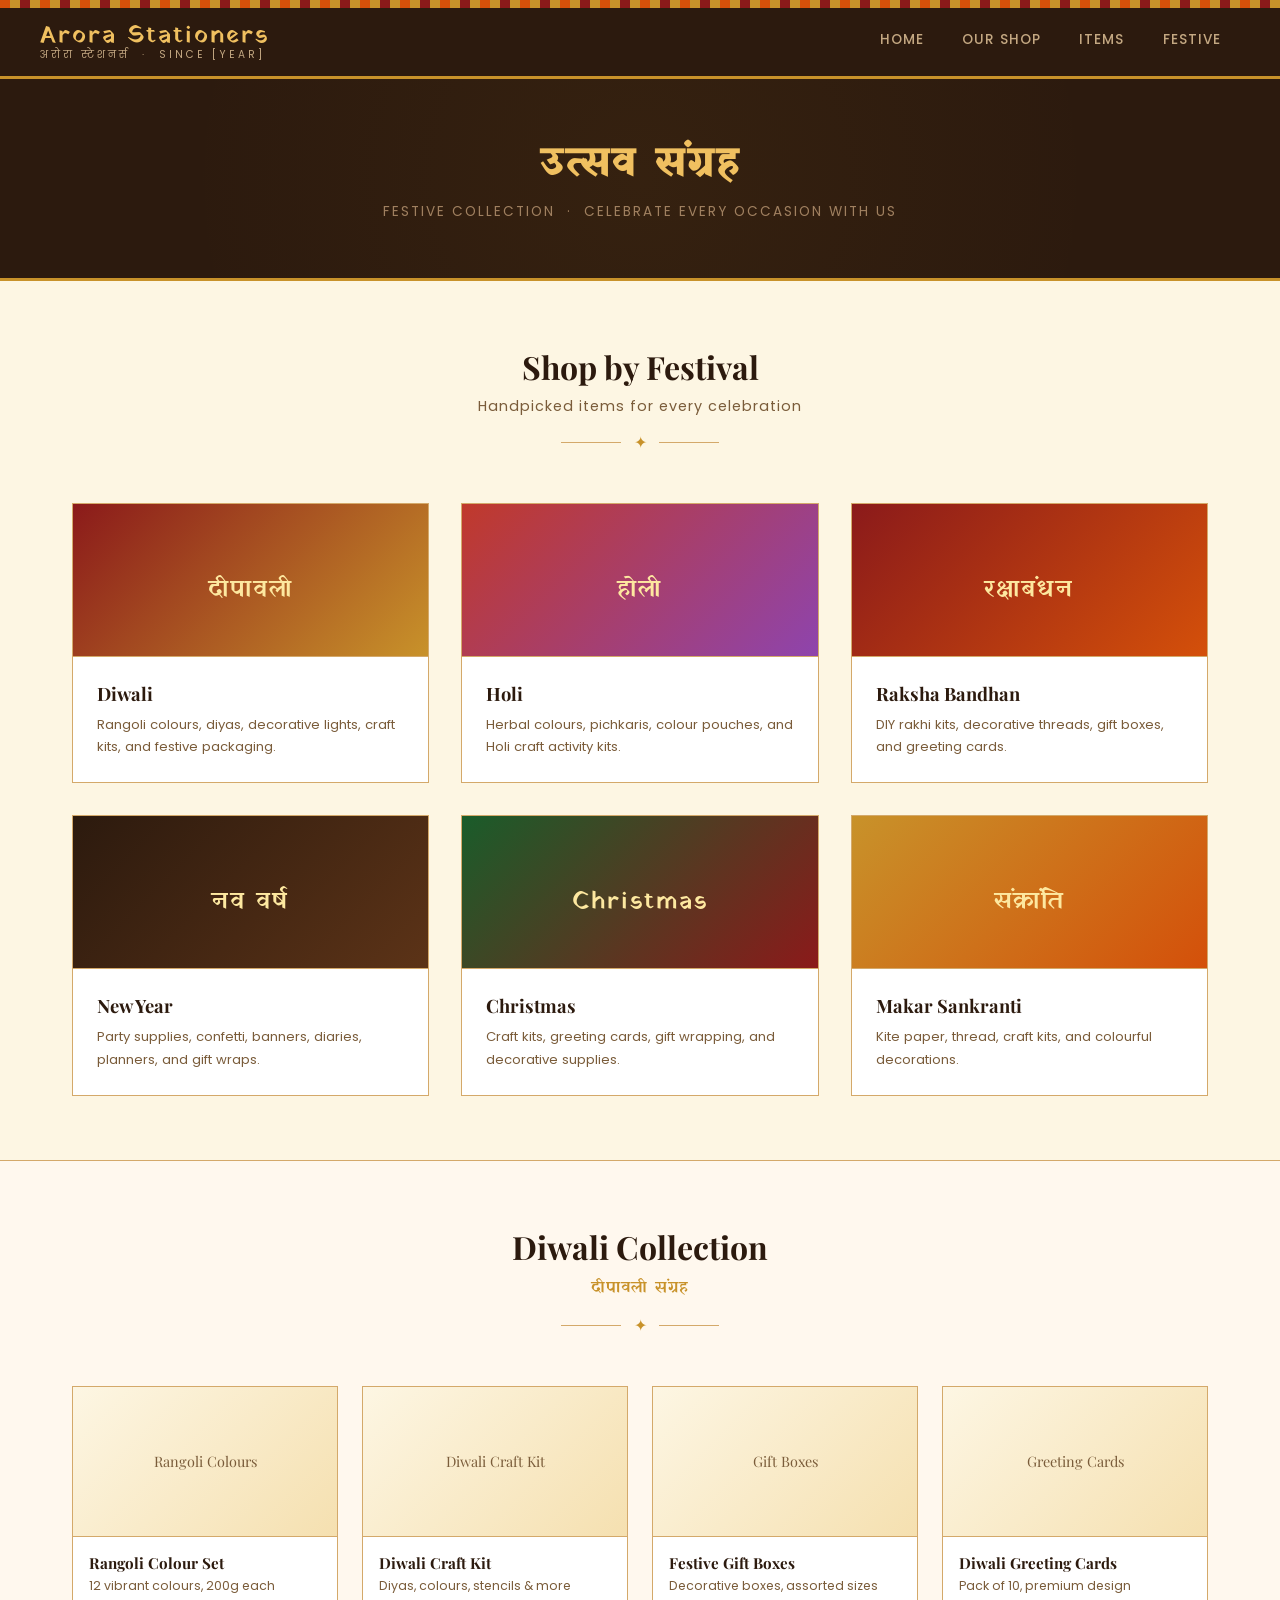
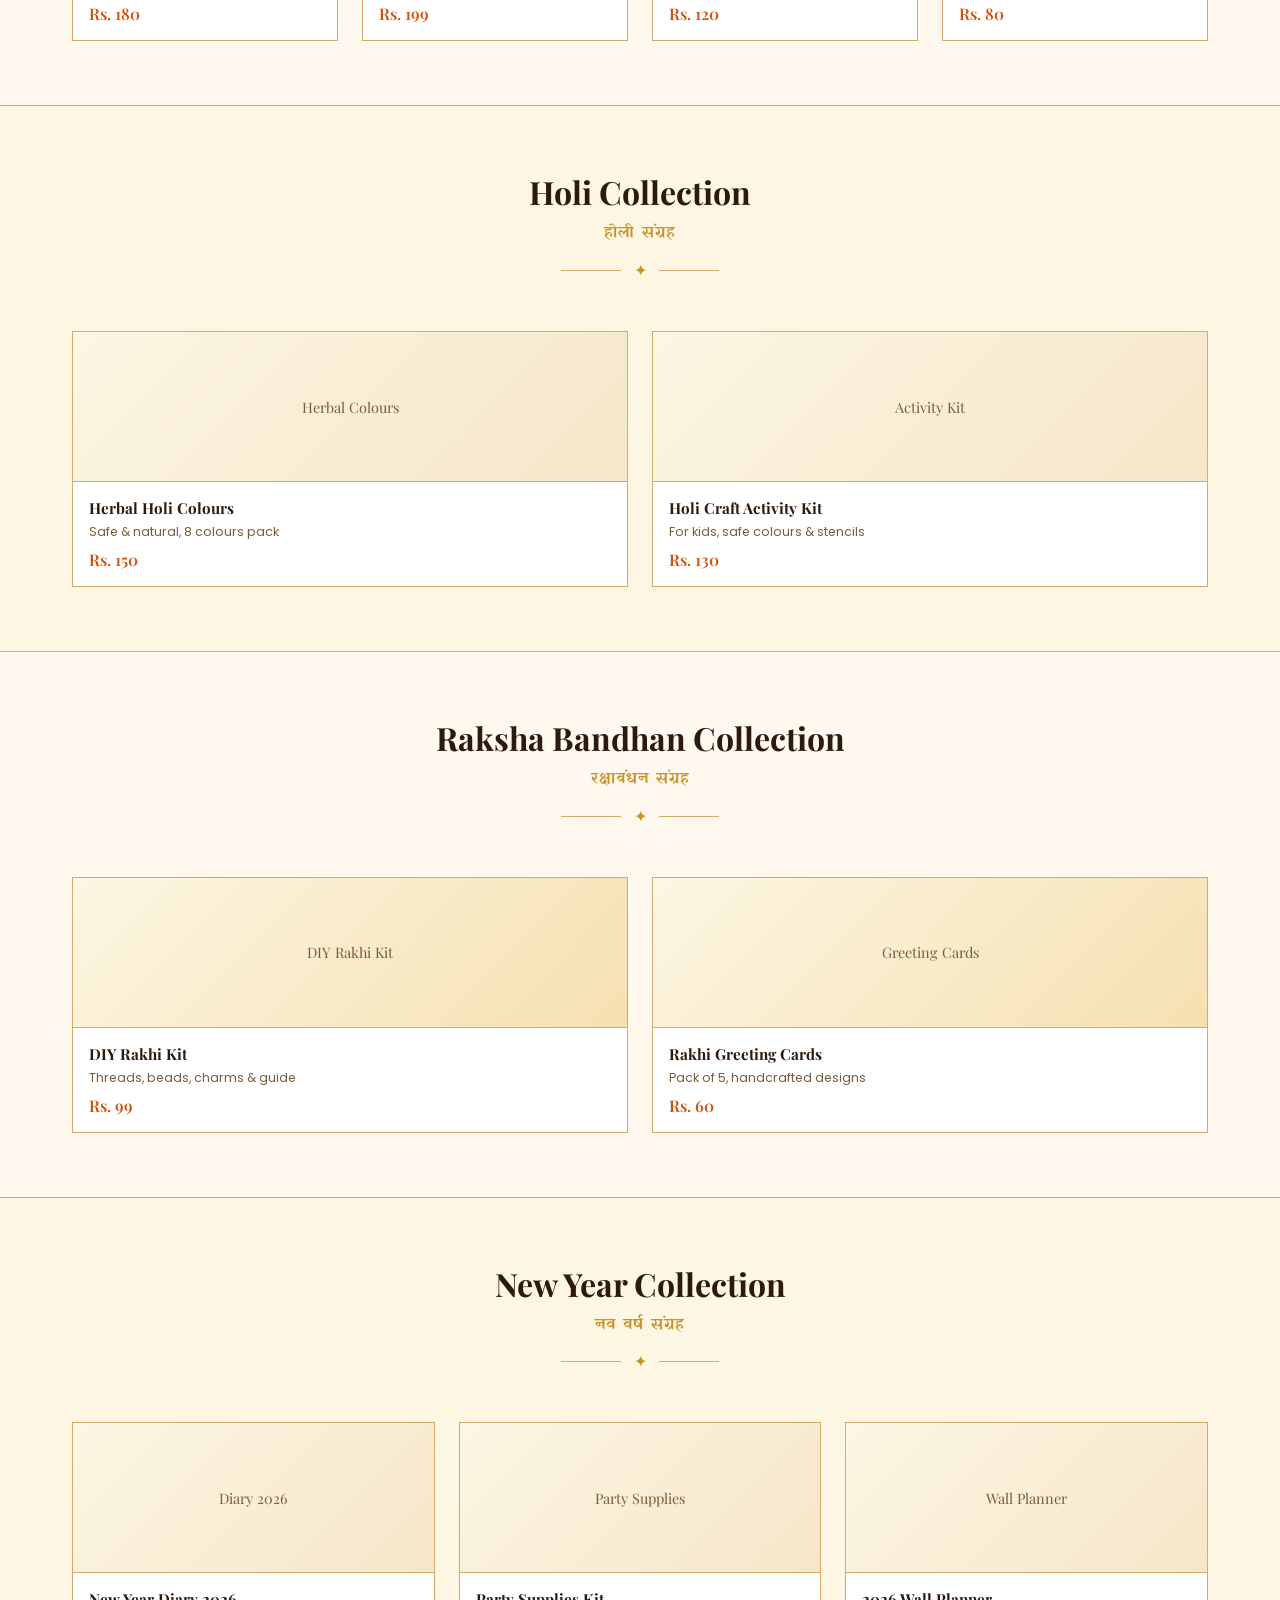
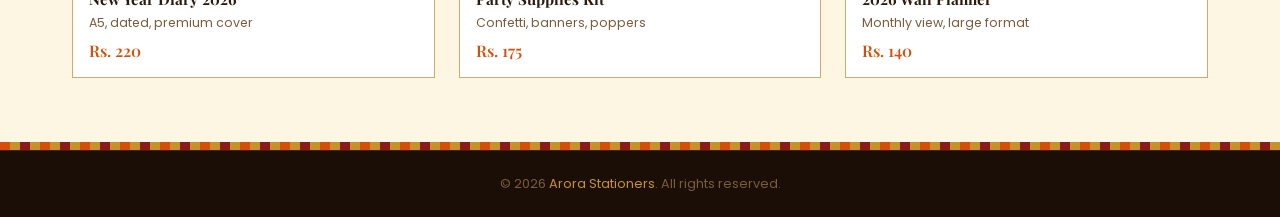
==== festive.html @ 1b4010ff "Initial commit" ====
<!DOCTYPE html>
<html lang="en">
<head>
  <meta charset="UTF-8" />
  <meta name="viewport" content="width=device-width, initial-scale=1.0"/>
  <title>Festive Items – Arora Stationers</title>
  <link rel="stylesheet" href="style.css" />
</head>
<body>

  <div class="pattern-border"></div>

  <nav>
    <a href="index.html" class="nav-logo">
      <span class="hindi-name">Arora Stationers</span>
      <span class="sub-name">अरोरा स्टेशनर्स &nbsp;·&nbsp; Since [Year]</span>
    </a>
    <ul>
      <li><a href="index.html">Home</a></li>
      <li><a href="shop.html">Our Shop</a></li>
      <li><a href="items.html">Items</a></li>
      <li><a href="festive.html">Festive</a></li>
    </ul>
  </nav>

  <div class="page-hero">
    <h1>उत्सव संग्रह</h1>
    <p>Festive Collection &nbsp;·&nbsp; Celebrate every occasion with us</p>
  </div>

  <!-- FESTIVAL CARDS -->
  <div class="section-wrap">
    <div class="section-title">
      <h2>Shop by Festival</h2>
      <p>Handpicked items for every celebration</p>
      <div class="ornament-divider"><span>&#10022;</span></div>
    </div>
    <div class="festive-grid">

      <a href="#diwali" class="festive-card">
        <div class="festive-card-header" style="background: linear-gradient(135deg, #8b1a1a, #c8922a);">
          <span style="font-family:'Yatra One',cursive; font-size:1.5rem; color:#fde8a0; letter-spacing:2px;">दीपावली</span>
        </div>
        <div class="festive-card-body">
          <h3>Diwali</h3>
          <p>Rangoli colours, diyas, decorative lights, craft kits, and festive packaging.</p>
        </div>
      </a>

      <a href="#holi" class="festive-card">
        <div class="festive-card-header" style="background: linear-gradient(135deg, #c0392b, #8e44ad);">
          <span style="font-family:'Yatra One',cursive; font-size:1.5rem; color:#fde8a0; letter-spacing:2px;">होली</span>
        </div>
        <div class="festive-card-body">
          <h3>Holi</h3>
          <p>Herbal colours, pichkaris, colour pouches, and Holi craft activity kits.</p>
        </div>
      </a>

      <a href="#rakhi" class="festive-card">
        <div class="festive-card-header" style="background: linear-gradient(135deg, #8b1a1a, #d4500a);">
          <span style="font-family:'Yatra One',cursive; font-size:1.5rem; color:#fde8a0; letter-spacing:2px;">रक्षाबंधन</span>
        </div>
        <div class="festive-card-body">
          <h3>Raksha Bandhan</h3>
          <p>DIY rakhi kits, decorative threads, gift boxes, and greeting cards.</p>
        </div>
      </a>

      <a href="#newyear" class="festive-card">
        <div class="festive-card-header" style="background: linear-gradient(135deg, #2c1a0e, #5c3317);">
          <span style="font-family:'Yatra One',cursive; font-size:1.5rem; color:#fde8a0; letter-spacing:2px;">नव वर्ष</span>
        </div>
        <div class="festive-card-body">
          <h3>New Year</h3>
          <p>Party supplies, confetti, banners, diaries, planners, and gift wraps.</p>
        </div>
      </a>

      <a href="#christmas" class="festive-card">
        <div class="festive-card-header" style="background: linear-gradient(135deg, #1a5c2a, #8b1a1a);">
          <span style="font-family:'Yatra One',cursive; font-size:1.5rem; color:#fde8a0; letter-spacing:2px;">Christmas</span>
        </div>
        <div class="festive-card-body">
          <h3>Christmas</h3>
          <p>Craft kits, greeting cards, gift wrapping, and decorative supplies.</p>
        </div>
      </a>

      <a href="#sankranti" class="festive-card">
        <div class="festive-card-header" style="background: linear-gradient(135deg, #c8922a, #d4500a);">
          <span style="font-family:'Yatra One',cursive; font-size:1.5rem; color:#fde8a0; letter-spacing:2px;">संक्रांति</span>
        </div>
        <div class="festive-card-body">
          <h3>Makar Sankranti</h3>
          <p>Kite paper, thread, craft kits, and colourful decorations.</p>
        </div>
      </a>

    </div>
  </div>

  <!-- DIWALI -->
  <div class="categories-bg">
    <div class="section-wrap" id="diwali">
      <div class="section-title">
        <h2>Diwali Collection</h2>
        <p style="font-family:'Yatra One',cursive; color:var(--gold); font-size:1rem;">दीपावली संग्रह</p>
        <div class="ornament-divider"><span>&#10022;</span></div>
      </div>
      <div class="items-grid">
        <a href="#" class="item-card">
          <div class="item-img" style="background:linear-gradient(135deg,#fdf6e3,#f5e0b0);font-size:0.9rem;color:var(--muted);font-family:'Playfair Display',serif;">Rangoli Colours</div>
          <div class="item-info">
            <h4>Rangoli Colour Set</h4>
            <p>12 vibrant colours, 200g each</p>
            <div class="item-price">Rs. 180</div>
          </div>
        </a>
        <a href="#" class="item-card">
          <div class="item-img" style="background:linear-gradient(135deg,#fdf6e3,#f5e0b0);font-size:0.9rem;color:var(--muted);font-family:'Playfair Display',serif;">Diwali Craft Kit</div>
          <div class="item-info">
            <h4>Diwali Craft Kit</h4>
            <p>Diyas, colours, stencils &amp; more</p>
            <div class="item-price">Rs. 199</div>
          </div>
        </a>
        <a href="#" class="item-card">
          <div class="item-img" style="background:linear-gradient(135deg,#fdf6e3,#f5e0b0);font-size:0.9rem;color:var(--muted);font-family:'Playfair Display',serif;">Gift Boxes</div>
          <div class="item-info">
            <h4>Festive Gift Boxes</h4>
            <p>Decorative boxes, assorted sizes</p>
            <div class="item-price">Rs. 120</div>
          </div>
        </a>
        <a href="#" class="item-card">
          <div class="item-img" style="background:linear-gradient(135deg,#fdf6e3,#f5e0b0);font-size:0.9rem;color:var(--muted);font-family:'Playfair Display',serif;">Greeting Cards</div>
          <div class="item-info">
            <h4>Diwali Greeting Cards</h4>
            <p>Pack of 10, premium design</p>
            <div class="item-price">Rs. 80</div>
          </div>
        </a>
      </div>
    </div>
  </div>

  <!-- HOLI -->
  <div class="section-wrap" id="holi">
    <div class="section-title">
      <h2>Holi Collection</h2>
      <p style="font-family:'Yatra One',cursive; color:var(--gold); font-size:1rem;">होली संग्रह</p>
      <div class="ornament-divider"><span>&#10022;</span></div>
    </div>
    <div class="items-grid">
      <a href="#" class="item-card">
        <div class="item-img" style="font-size:0.9rem;color:var(--muted);font-family:'Playfair Display',serif;">Herbal Colours</div>
        <div class="item-info">
          <h4>Herbal Holi Colours</h4>
          <p>Safe &amp; natural, 8 colours pack</p>
          <div class="item-price">Rs. 150</div>
        </div>
      </a>
      <a href="#" class="item-card">
        <div class="item-img" style="font-size:0.9rem;color:var(--muted);font-family:'Playfair Display',serif;">Activity Kit</div>
        <div class="item-info">
          <h4>Holi Craft Activity Kit</h4>
          <p>For kids, safe colours &amp; stencils</p>
          <div class="item-price">Rs. 130</div>
        </div>
      </a>
    </div>
  </div>

  <!-- RAKHI -->
  <div class="categories-bg">
    <div class="section-wrap" id="rakhi">
      <div class="section-title">
        <h2>Raksha Bandhan Collection</h2>
        <p style="font-family:'Yatra One',cursive; color:var(--gold); font-size:1rem;">रक्षाबंधन संग्रह</p>
        <div class="ornament-divider"><span>&#10022;</span></div>
      </div>
      <div class="items-grid">
        <a href="#" class="item-card">
          <div class="item-img" style="background:linear-gradient(135deg,#fdf6e3,#f5e0b0);font-size:0.9rem;color:var(--muted);font-family:'Playfair Display',serif;">DIY Rakhi Kit</div>
          <div class="item-info">
            <h4>DIY Rakhi Kit</h4>
            <p>Threads, beads, charms &amp; guide</p>
            <div class="item-price">Rs. 99</div>
          </div>
        </a>
        <a href="#" class="item-card">
          <div class="item-img" style="background:linear-gradient(135deg,#fdf6e3,#f5e0b0);font-size:0.9rem;color:var(--muted);font-family:'Playfair Display',serif;">Greeting Cards</div>
          <div class="item-info">
            <h4>Rakhi Greeting Cards</h4>
            <p>Pack of 5, handcrafted designs</p>
            <div class="item-price">Rs. 60</div>
          </div>
        </a>
      </div>
    </div>
  </div>

  <!-- NEW YEAR -->
  <div class="section-wrap" id="newyear">
    <div class="section-title">
      <h2>New Year Collection</h2>
      <p style="font-family:'Yatra One',cursive; color:var(--gold); font-size:1rem;">नव वर्ष संग्रह</p>
      <div class="ornament-divider"><span>&#10022;</span></div>
    </div>
    <div class="items-grid">
      <a href="#" class="item-card">
        <div class="item-img" style="font-size:0.9rem;color:var(--muted);font-family:'Playfair Display',serif;">Diary 2026</div>
        <div class="item-info">
          <h4>New Year Diary 2026</h4>
          <p>A5, dated, premium cover</p>
          <div class="item-price">Rs. 220</div>
        </div>
      </a>
      <a href="#" class="item-card">
        <div class="item-img" style="font-size:0.9rem;color:var(--muted);font-family:'Playfair Display',serif;">Party Supplies</div>
        <div class="item-info">
          <h4>Party Supplies Kit</h4>
          <p>Confetti, banners, poppers</p>
          <div class="item-price">Rs. 175</div>
        </div>
      </a>
      <a href="#" class="item-card">
        <div class="item-img" style="font-size:0.9rem;color:var(--muted);font-family:'Playfair Display',serif;">Wall Planner</div>
        <div class="item-info">
          <h4>2026 Wall Planner</h4>
          <p>Monthly view, large format</p>
          <div class="item-price">Rs. 140</div>
        </div>
      </a>
    </div>
  </div>

  <div class="pattern-border"></div>
  <footer>
    <p>&copy; 2026 <a href="index.html">Arora Stationers</a>. All rights reserved.</p>
  </footer>

</body>
</html>
---- style.css ----
@import url('https://fonts.googleapis.com/css2?family=Tiro+Devanagari+Hindi&family=Yatra+One&family=Poppins:wght@300;400;500;600&family=Playfair+Display:wght@600;700&display=swap');

* {
  margin: 0;
  padding: 0;
  box-sizing: border-box;
}

:root {
  --saffron: #d4500a;
  --deep-red: #8b1a1a;
  --gold: #c8922a;
  --light-gold: #f0c060;
  --cream: #fdf6e3;
  --dark-brown: #2c1a0e;
  --medium-brown: #5c3317;
  --text: #2c1a0e;
  --muted: #7a5c3a;
  --border: #d4a96a;
  --shadow: 0 4px 20px rgba(44,26,14,0.12);
}

body {
  font-family: 'Poppins', sans-serif;
  background: var(--cream);
  color: var(--text);
}

/* TRADITIONAL PATTERN BORDER */
.pattern-border {
  height: 8px;
  background: repeating-linear-gradient(
    90deg,
    var(--saffron) 0px,
    var(--saffron) 10px,
    var(--gold) 10px,
    var(--gold) 20px,
    var(--deep-red) 20px,
    var(--deep-red) 30px,
    var(--gold) 30px,
    var(--gold) 40px
  );
}

/* NAV */
nav {
  background: var(--dark-brown);
  padding: 0 2.5rem;
  display: flex;
  justify-content: space-between;
  align-items: center;
  position: sticky;
  top: 0;
  z-index: 100;
  border-bottom: 3px solid var(--gold);
}

.nav-logo {
  text-decoration: none;
  padding: 0.8rem 0;
  display: flex;
  flex-direction: column;
  line-height: 1.1;
}

.nav-logo .hindi-name {
  font-family: 'Yatra One', cursive;
  font-size: 1.5rem;
  color: var(--light-gold);
  letter-spacing: 2px;
}

.nav-logo .sub-name {
  font-size: 0.65rem;
  color: #c4a882;
  letter-spacing: 3px;
  text-transform: uppercase;
}

nav ul {
  list-style: none;
  display: flex;
  gap: 0;
}

nav ul li a {
  color: #c4a882;
  text-decoration: none;
  font-size: 0.85rem;
  letter-spacing: 1px;
  text-transform: uppercase;
  padding: 1.4rem 1.2rem;
  display: block;
  transition: all 0.2s;
  border-bottom: 3px solid transparent;
  font-weight: 500;
}

nav ul li a:hover {
  color: var(--light-gold);
  border-bottom-color: var(--gold);
  background: rgba(200,146,42,0.08);
}

/* HERO */
.hero {
  background: var(--dark-brown);
  position: relative;
  overflow: hidden;
  padding: 5rem 2rem;
  text-align: center;
}

/* Mandala-like decorative circles */
.hero::before {
  content: '';
  position: absolute;
  top: 50%;
  left: 50%;
  transform: translate(-50%, -50%);
  width: 600px;
  height: 600px;
  border-radius: 50%;
  border: 1px solid rgba(200,146,42,0.1);
  box-shadow:
    0 0 0 30px rgba(200,146,42,0.04),
    0 0 0 60px rgba(200,146,42,0.03),
    0 0 0 100px rgba(200,146,42,0.02);
}

.hero::after {
  content: '';
  position: absolute;
  top: 0; left: 0; right: 0; bottom: 0;
  background-image:
    radial-gradient(circle at 15% 50%, rgba(212,80,10,0.08) 0%, transparent 50%),
    radial-gradient(circle at 85% 50%, rgba(139,26,26,0.08) 0%, transparent 50%);
}

.hero-content {
  position: relative;
  z-index: 2;
}

.hero-ornament {
  color: var(--gold);
  font-size: 1.2rem;
  letter-spacing: 8px;
  margin-bottom: 1.5rem;
  opacity: 0.7;
}

.hero h1 {
  font-family: 'Yatra One', cursive;
  font-size: clamp(3rem, 7vw, 5.5rem);
  color: var(--light-gold);
  line-height: 1.1;
  margin-bottom: 0.3rem;
  text-shadow: 0 2px 20px rgba(200,146,42,0.3);
  letter-spacing: 3px;
}

.hero h1 .hindi-script {
  display: block;
  font-family: 'Tiro Devanagari Hindi', serif;
  font-size: 0.55em;
  color: #c4a882;
  letter-spacing: 4px;
  margin-top: 0.3rem;
}

.hero-tagline {
  font-size: 0.9rem;
  color: #a08060;
  letter-spacing: 4px;
  text-transform: uppercase;
  margin: 1.5rem 0 2.5rem;
}

.hero-divider {
  display: flex;
  align-items: center;
  justify-content: center;
  gap: 1rem;
  margin: 1.5rem auto;
  max-width: 400px;
}

.hero-divider::before,
.hero-divider::after {
  content: '';
  flex: 1;
  height: 1px;
  background: linear-gradient(to right, transparent, var(--gold));
}

.hero-divider::after {
  background: linear-gradient(to left, transparent, var(--gold));
}

.hero-divider span {
  color: var(--gold);
  font-size: 1.2rem;
}

.hero-btns {
  display: flex;
  gap: 1rem;
  justify-content: center;
  flex-wrap: wrap;
  margin-top: 2rem;
}

.btn {
  padding: 0.75rem 2rem;
  font-size: 0.8rem;
  font-weight: 600;
  letter-spacing: 2px;
  text-transform: uppercase;
  text-decoration: none;
  border: none;
  cursor: pointer;
  transition: all 0.3s;
  font-family: 'Poppins', sans-serif;
}

.btn-primary {
  background: var(--saffron);
  color: white;
  border: 2px solid var(--saffron);
}

.btn-primary:hover {
  background: var(--deep-red);
  border-color: var(--deep-red);
  transform: translateY(-2px);
  box-shadow: 0 6px 20px rgba(139,26,26,0.35);
}

.btn-outline {
  background: transparent;
  color: var(--light-gold);
  border: 2px solid var(--gold);
}

.btn-outline:hover {
  background: var(--gold);
  color: var(--dark-brown);
  transform: translateY(-2px);
}

/* SECTION WRAPPER */
.section-wrap {
  padding: 4rem 2rem;
  max-width: 1200px;
  margin: 0 auto;
}

.section-title {
  text-align: center;
  margin-bottom: 3rem;
}

.section-title h2 {
  font-family: 'Playfair Display', serif;
  font-size: 2rem;
  color: var(--dark-brown);
  margin-bottom: 0.5rem;
}

.section-title p {
  color: var(--muted);
  font-size: 0.9rem;
  letter-spacing: 1px;
}

.ornament-divider {
  display: flex;
  align-items: center;
  justify-content: center;
  gap: 0.8rem;
  margin: 0.8rem auto 0;
}

.ornament-divider::before,
.ornament-divider::after {
  content: '';
  width: 60px;
  height: 1px;
  background: var(--border);
}

.ornament-divider span {
  color: var(--gold);
  font-size: 1rem;
}

/* CATEGORIES */
.categories-bg {
  background: #fff8ee;
  border-top: 1px solid var(--border);
  border-bottom: 1px solid var(--border);
}

.cards-grid {
  display: grid;
  grid-template-columns: repeat(auto-fit, minmax(220px, 1fr));
  gap: 1.5rem;
}

.card {
  background: white;
  border: 1px solid var(--border);
  border-top: 3px solid var(--saffron);
  padding: 2rem 1.5rem;
  text-align: center;
  text-decoration: none;
  color: var(--text);
  transition: transform 0.3s, box-shadow 0.3s;
  position: relative;
}

.card::before {
  content: '';
  position: absolute;
  top: 0; left: 0; right: 0;
  height: 3px;
  background: linear-gradient(to right, var(--saffron), var(--gold), var(--deep-red));
}

.card:hover {
  transform: translateY(-5px);
  box-shadow: var(--shadow);
}

.card-icon-wrap {
  width: 60px;
  height: 60px;
  border-radius: 50%;
  background: linear-gradient(135deg, #fdf0d8, #f5d9a0);
  border: 2px solid var(--border);
  display: flex;
  align-items: center;
  justify-content: center;
  margin: 0 auto 1rem;
  font-size: 1.5rem;
}

.card h3 {
  font-family: 'Playfair Display', serif;
  font-size: 1.05rem;
  color: var(--dark-brown);
  margin-bottom: 0.5rem;
}

.card p {
  font-size: 0.82rem;
  color: var(--muted);
  line-height: 1.6;
}

.card-tag {
  display: inline-block;
  margin-top: 0.8rem;
  padding: 0.2rem 0.8rem;
  background: #fdf0d8;
  color: var(--saffron);
  font-size: 0.72rem;
  letter-spacing: 1px;
  text-transform: uppercase;
  border: 1px solid var(--border);
}

/* FESTIVE BANNER */
.festive-banner {
  background: var(--deep-red);
  background-image:
    repeating-linear-gradient(
      45deg,
      rgba(200,146,42,0.05) 0px,
      rgba(200,146,42,0.05) 2px,
      transparent 2px,
      transparent 12px
    );
  padding: 3.5rem 2rem;
  text-align: center;
  border-top: 4px solid var(--gold);
  border-bottom: 4px solid var(--gold);
}

.festive-banner h2 {
  font-family: 'Yatra One', cursive;
  font-size: 2.2rem;
  color: var(--light-gold);
  margin-bottom: 0.5rem;
  letter-spacing: 2px;
}

.festive-banner p {
  color: #e8c090;
  font-size: 0.9rem;
  letter-spacing: 2px;
  text-transform: uppercase;
  margin-bottom: 2rem;
}

.festive-tags {
  display: flex;
  flex-wrap: wrap;
  gap: 0.8rem;
  justify-content: center;
  margin-bottom: 2rem;
}

.festive-tag {
  background: rgba(200,146,42,0.15);
  border: 1px solid rgba(200,146,42,0.5);
  color: var(--light-gold);
  padding: 0.4rem 1.2rem;
  font-size: 0.8rem;
  letter-spacing: 2px;
  text-transform: uppercase;
}

/* FEATURED ITEMS */
.items-grid {
  display: grid;
  grid-template-columns: repeat(auto-fit, minmax(200px, 1fr));
  gap: 1.5rem;
}

.item-card {
  background: white;
  border: 1px solid var(--border);
  text-decoration: none;
  color: var(--text);
  transition: transform 0.3s, box-shadow 0.3s;
  overflow: hidden;
}

.item-card:hover {
  transform: translateY(-4px);
  box-shadow: var(--shadow);
}

.item-img {
  width: 100%;
  height: 150px;
  background: linear-gradient(135deg, #fdf6e3, #f5e6c8);
  display: flex;
  align-items: center;
  justify-content: center;
  font-size: 3.5rem;
  border-bottom: 1px solid var(--border);
}

.item-info {
  padding: 1rem;
}

.item-info h4 {
  font-family: 'Playfair Display', serif;
  font-size: 0.95rem;
  color: var(--dark-brown);
  margin-bottom: 0.3rem;
}

.item-info p {
  font-size: 0.78rem;
  color: var(--muted);
}

.item-price {
  font-size: 1rem;
  font-weight: 600;
  color: var(--saffron);
  margin-top: 0.5rem;
  font-family: 'Playfair Display', serif;
}

/* INFO STRIP */
.info-strip {
  background: var(--dark-brown);
  border-top: 3px solid var(--gold);
}

.info-strip-inner {
  max-width: 1200px;
  margin: 0 auto;
  padding: 3rem 2rem;
  display: grid;
  grid-template-columns: repeat(auto-fit, minmax(200px, 1fr));
  gap: 2rem;
  text-align: center;
}

.info-item h4 {
  font-family: 'Playfair Display', serif;
  font-size: 0.85rem;
  color: var(--light-gold);
  margin-bottom: 0.5rem;
  letter-spacing: 2px;
  text-transform: uppercase;
}

.info-item p {
  font-size: 0.85rem;
  color: #a08060;
  line-height: 1.7;
}

.info-item p a {
  color: var(--light-gold);
  text-decoration: none;
  border-bottom: 1px solid rgba(240,192,96,0.3);
  transition: color 0.2s, border-color 0.2s;
}

.info-item p a:hover {
  color: #fff;
  border-bottom-color: var(--light-gold);
}

/* Google Maps link */
.maps-link {
  display: inline-block;
  margin-top: 0.8rem;
  font-size: 0.78rem;
  letter-spacing: 1px;
  text-transform: uppercase;
  color: var(--light-gold);
  text-decoration: none;
  border-bottom: 1px solid rgba(240,192,96,0.35);
  transition: color 0.2s, border-color 0.2s;
}

.maps-link:hover {
  color: #fff;
  border-bottom-color: var(--light-gold);
}

/* Maps link inside detail-card (shop.html – light background) */
.maps-link-card {
  color: var(--saffron);
  border-bottom-color: rgba(212,80,10,0.35);
}

.maps-link-card:hover {
  color: var(--deep-red);
  border-bottom-color: var(--saffron);
}
.phone-reveal {
  display: inline-block;
  font-family: 'Courier New', monospace;
  font-size: 0.95rem;
  letter-spacing: 1px;
}

.phone-reveal .phone-text {
  color: var(--light-gold);
  opacity: 0.4;
  transition: opacity 0.3s;
}

.phone-reveal.revealed .phone-text {
  opacity: 1;
}

@keyframes blink-cursor {
  0%, 100% { opacity: 1; }
  50%       { opacity: 0; }
}

.info-item .info-icon {
  width: 40px;
  height: 40px;
  border: 1px solid var(--gold);
  border-radius: 50%;
  display: flex;
  align-items: center;
  justify-content: center;
  margin: 0 auto 0.8rem;
  color: var(--gold);
  font-size: 1rem;
}

/* FOOTER */
footer {
  background: #1a0e06;
  color: #7a5c3a;
  text-align: center;
  padding: 1.5rem;
  font-size: 0.8rem;
  border-top: 1px solid #3a2010;
}

footer a {
  color: var(--gold);
  text-decoration: none;
}

/* PAGE HERO */
.page-hero {
  background: var(--dark-brown);
  text-align: center;
  padding: 3.5rem 2rem;
  border-bottom: 3px solid var(--gold);
  position: relative;
  overflow: hidden;
}

.page-hero::before {
  content: '';
  position: absolute;
  inset: 0;
  background-image: radial-gradient(circle at 50% 50%, rgba(200,146,42,0.06) 0%, transparent 70%);
}

.page-hero h1 {
  font-family: 'Yatra One', cursive;
  font-size: 2.5rem;
  color: var(--light-gold);
  letter-spacing: 3px;
  position: relative;
}

.page-hero p {
  color: #a08060;
  font-size: 0.85rem;
  letter-spacing: 2px;
  text-transform: uppercase;
  margin-top: 0.5rem;
  position: relative;
}

/* OWNER CARD */
.owner-card {
  background: white;
  border: 1px solid var(--border);
  border-top: 4px solid var(--saffron);
  padding: 2.5rem;
  display: flex;
  gap: 2.5rem;
  align-items: center;
  flex-wrap: wrap;
}

.owner-avatar {
  width: 110px;
  height: 110px;
  border-radius: 50%;
  background: linear-gradient(135deg, var(--saffron), var(--deep-red));
  border: 3px solid var(--gold);
  display: flex;
  align-items: center;
  justify-content: center;
  font-size: 2.5rem;
  flex-shrink: 0;
  color: white;
}

.owner-info h2 {
  font-family: 'Playfair Display', serif;
  font-size: 1.6rem;
  color: var(--dark-brown);
  margin-bottom: 0.2rem;
}

.owner-info .role {
  color: var(--saffron);
  font-size: 0.8rem;
  letter-spacing: 2px;
  text-transform: uppercase;
  margin-bottom: 1rem;
}

.owner-info p {
  color: var(--muted);
  line-height: 1.8;
  font-size: 0.9rem;
  max-width: 500px;
}

/* SHOP DETAILS */
.shop-details-grid {
  display: grid;
  grid-template-columns: repeat(auto-fit, minmax(260px, 1fr));
  gap: 1.5rem;
}

.detail-card {
  background: white;
  border: 1px solid var(--border);
  padding: 1.5rem;
  border-left: 4px solid var(--saffron);
}

.detail-card h4 {
  font-size: 0.72rem;
  text-transform: uppercase;
  letter-spacing: 2px;
  color: var(--muted);
  margin-bottom: 0.6rem;
}

.detail-card p {
  font-size: 0.95rem;
  font-weight: 500;
  color: var(--dark-brown);
  line-height: 1.6;
  font-family: 'Playfair Display', serif;
}

/* FILTER TABS */
.filter-tabs {
  display: flex;
  gap: 0;
  flex-wrap: wrap;
  justify-content: center;
  margin-bottom: 3rem;
  border: 1px solid var(--border);
  width: fit-content;
  margin-left: auto;
  margin-right: auto;
}

.filter-tab {
  padding: 0.6rem 1.4rem;
  border: none;
  border-right: 1px solid var(--border);
  background: white;
  cursor: pointer;
  font-size: 0.78rem;
  letter-spacing: 1px;
  text-transform: uppercase;
  transition: all 0.2s;
  color: var(--muted);
  font-family: 'Poppins', sans-serif;
}

.filter-tab:last-child {
  border-right: none;
}

.filter-tab.active,
.filter-tab:hover {
  background: var(--saffron);
  color: white;
}

/* FESTIVE PAGE */
.festive-grid {
  display: grid;
  grid-template-columns: repeat(auto-fit, minmax(280px, 1fr));
  gap: 2rem;
}

.festive-card {
  border: 1px solid var(--border);
  text-decoration: none;
  color: var(--text);
  transition: transform 0.3s, box-shadow 0.3s;
  overflow: hidden;
}

.festive-card:hover {
  transform: translateY(-5px);
  box-shadow: var(--shadow);
}

.festive-card-header {
  padding: 2.5rem;
  text-align: center;
  font-size: 3rem;
}

.festive-card-body {
  background: white;
  padding: 1.5rem;
  border-top: 1px solid var(--border);
}

.festive-card-body h3 {
  font-family: 'Playfair Display', serif;
  font-size: 1.15rem;
  color: var(--dark-brown);
  margin-bottom: 0.5rem;
}

.festive-card-body p {
  font-size: 0.82rem;
  color: var(--muted);
  line-height: 1.7;
}

/* WHY US */
.why-us-bg {
  background: #fff8ee;
  border-top: 1px solid var(--border);
  border-bottom: 1px solid var(--border);
}

/* RESPONSIVE */
@media (max-width: 768px) {
  nav { padding: 0 1rem; }
  nav ul { gap: 0; }
  nav ul li a { padding: 1.2rem 0.7rem; font-size: 0.75rem; }
  .hero { padding: 3.5rem 1rem; }
  .owner-card { flex-direction: column; text-align: center; }
  .filter-tabs { width: 100%; }
  .filter-tab { flex: 1; border-right: none; border-bottom: 1px solid var(--border); }
}

.owner-avatar img {
    width: 140px;
    height: 140px;
    border-radius: 50%;
    object-fit: cover;
    object-position: top; /* focuses on face */
}
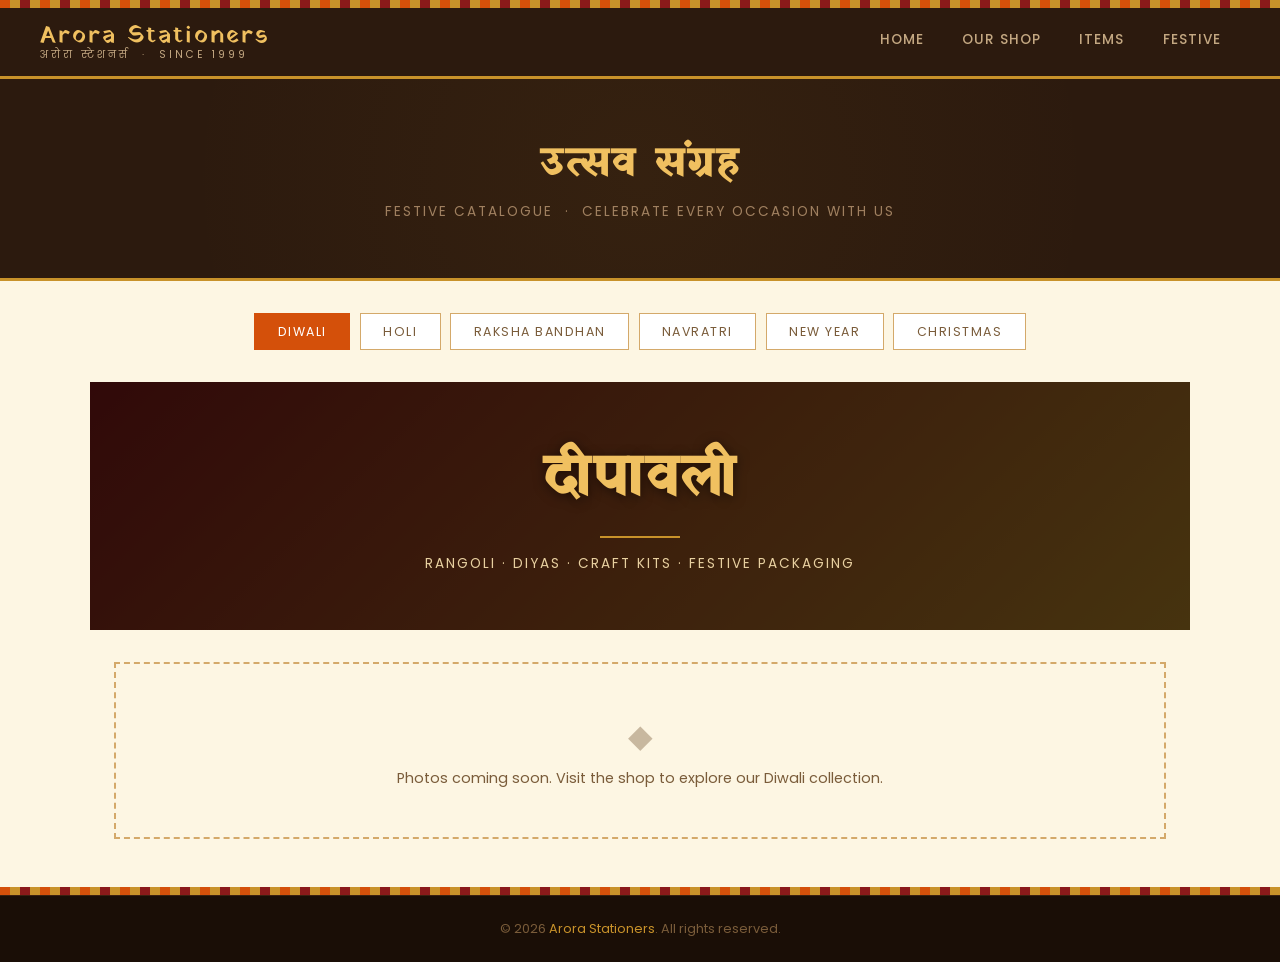
==== commit 1ff1e797: "Initial commit" ====
--- a/festive.html
+++ b/festive.html
@@ -3,8 +3,178 @@
 <head>
   <meta charset="UTF-8" />
   <meta name="viewport" content="width=device-width, initial-scale=1.0"/>
-  <title>Festive Items – Arora Stationers</title>
+  <title>Festive Collection – Arora Stationers</title>
   <link rel="stylesheet" href="style.css" />
+  <style>
+    /* ── FESTIVAL TABS ── */
+    .fest-tabs {
+      display: flex;
+      justify-content: center;
+      flex-wrap: wrap;
+      gap: 0.6rem;
+      padding: 2rem 1.5rem 0;
+      max-width: 900px;
+      margin: 0 auto;
+    }
+    .fest-tab {
+      padding: 0.55rem 1.4rem;
+      border: 1px solid var(--border);
+      background: white;
+      font-family: 'Poppins', sans-serif;
+      font-size: 0.78rem;
+      letter-spacing: 1.5px;
+      text-transform: uppercase;
+      color: var(--muted);
+      cursor: pointer;
+      transition: all 0.2s;
+    }
+    .fest-tab.active, .fest-tab:hover {
+      background: var(--saffron);
+      border-color: var(--saffron);
+      color: white;
+    }
+
+    /* ── CATALOG PANEL ── */
+    .catalog-panel { display: none; }
+    .catalog-panel.active { display: block; }
+
+    /* ── CATALOG HERO BANNER ── */
+    .catalog-banner {
+      position: relative;
+      overflow: hidden;
+      text-align: center;
+      padding: 3.5rem 2rem;
+      margin: 2rem auto 0;
+      max-width: 1100px;
+    }
+    .catalog-banner-bg {
+      position: absolute;
+      inset: 0;
+      background-size: cover;
+      background-position: center;
+      filter: brightness(0.35);
+    }
+    .catalog-banner-content {
+      position: relative;
+      z-index: 2;
+    }
+    .catalog-banner h2 {
+      font-family: 'Yatra One', cursive;
+      font-size: clamp(2rem, 5vw, 3.5rem);
+      color: var(--light-gold);
+      letter-spacing: 3px;
+      text-shadow: 0 2px 12px rgba(0,0,0,0.5);
+    }
+    .catalog-banner p {
+      color: #e8d0a0;
+      font-size: 0.85rem;
+      letter-spacing: 2px;
+      text-transform: uppercase;
+      margin-top: 0.5rem;
+    }
+    .catalog-banner-divider {
+      width: 80px;
+      height: 2px;
+      background: var(--gold);
+      margin: 1rem auto;
+    }
+
+    /* ── PHOTO GRID ── */
+    .catalog-grid-wrap {
+      max-width: 1100px;
+      margin: 0 auto;
+      padding: 2rem 1.5rem 3rem;
+    }
+    .catalog-grid {
+      display: grid;
+      grid-template-columns: repeat(auto-fill, minmax(220px, 1fr));
+      gap: 1.2rem;
+    }
+    .catalog-item {
+      position: relative;
+      overflow: hidden;
+      border: 1px solid var(--border);
+      background: white;
+      aspect-ratio: 3/4;
+      cursor: pointer;
+    }
+    .catalog-item img {
+      width: 100%;
+      height: 100%;
+      object-fit: cover;
+      display: block;
+      transition: transform 0.4s ease;
+    }
+    .catalog-item:hover img { transform: scale(1.06); }
+    .catalog-item-label {
+      position: absolute;
+      bottom: 0; left: 0; right: 0;
+      background: linear-gradient(to top, rgba(44,26,14,0.85), transparent);
+      color: var(--light-gold);
+      font-family: 'Playfair Display', serif;
+      font-size: 0.9rem;
+      padding: 1.5rem 0.8rem 0.7rem;
+      text-align: center;
+    }
+
+    /* empty state */
+    .catalog-empty {
+      text-align: center;
+      padding: 3rem;
+      color: var(--muted);
+      font-size: 0.9rem;
+      border: 2px dashed var(--border);
+      grid-column: 1 / -1;
+    }
+    .catalog-empty span {
+      display: block;
+      font-size: 2rem;
+      margin-bottom: 0.5rem;
+      opacity: 0.4;
+    }
+
+    /* ── LIGHTBOX ── */
+    .lightbox {
+      display: none;
+      position: fixed;
+      inset: 0;
+      background: rgba(0,0,0,0.92);
+      z-index: 999;
+      align-items: center;
+      justify-content: center;
+      padding: 1rem;
+    }
+    .lightbox.open { display: flex; }
+    .lightbox img {
+      max-width: 90vw;
+      max-height: 85vh;
+      object-fit: contain;
+      border: 2px solid var(--gold);
+    }
+    .lightbox-close {
+      position: absolute;
+      top: 1rem; right: 1.5rem;
+      color: var(--light-gold);
+      font-size: 2rem;
+      cursor: pointer;
+      background: none;
+      border: none;
+      line-height: 1;
+    }
+    .lightbox-caption {
+      position: absolute;
+      bottom: 1.5rem;
+      color: #c4a882;
+      font-family: 'Playfair Display', serif;
+      font-size: 1rem;
+      letter-spacing: 1px;
+    }
+
+    @media (max-width: 640px) {
+      .catalog-grid { grid-template-columns: repeat(2, 1fr); gap: 0.8rem; }
+      .catalog-banner { padding: 2.5rem 1rem; }
+    }
+  </style>
 </head>
 <body>
 
@@ -13,7 +183,7 @@
   <nav>
     <a href="index.html" class="nav-logo">
       <span class="hindi-name">Arora Stationers</span>
-      <span class="sub-name">अरोरा स्टेशनर्स &nbsp;·&nbsp; Since [Year]</span>
+      <span class="sub-name">अरोरा स्टेशनर्स &nbsp;·&nbsp; Since 1999</span>
     </a>
     <ul>
       <li><a href="index.html">Home</a></li>
@@ -21,219 +191,133 @@
       <li><a href="items.html">Items</a></li>
       <li><a href="festive.html">Festive</a></li>
     </ul>
+    <button class="nav-hamburger" id="hamburger" aria-label="Menu">
+      <span></span><span></span><span></span>
+    </button>
   </nav>
 
   <div class="page-hero">
     <h1>उत्सव संग्रह</h1>
-    <p>Festive Collection &nbsp;·&nbsp; Celebrate every occasion with us</p>
-  </div>
-
-  <!-- FESTIVAL CARDS -->
-  <div class="section-wrap">
-    <div class="section-title">
-      <h2>Shop by Festival</h2>
-      <p>Handpicked items for every celebration</p>
-      <div class="ornament-divider"><span>&#10022;</span></div>
-    </div>
-    <div class="festive-grid">
-
-      <a href="#diwali" class="festive-card">
-        <div class="festive-card-header" style="background: linear-gradient(135deg, #8b1a1a, #c8922a);">
-          <span style="font-family:'Yatra One',cursive; font-size:1.5rem; color:#fde8a0; letter-spacing:2px;">दीपावली</span>
-        </div>
-        <div class="festive-card-body">
-          <h3>Diwali</h3>
-          <p>Rangoli colours, diyas, decorative lights, craft kits, and festive packaging.</p>
-        </div>
-      </a>
-
-      <a href="#holi" class="festive-card">
-        <div class="festive-card-header" style="background: linear-gradient(135deg, #c0392b, #8e44ad);">
-          <span style="font-family:'Yatra One',cursive; font-size:1.5rem; color:#fde8a0; letter-spacing:2px;">होली</span>
-        </div>
-        <div class="festive-card-body">
-          <h3>Holi</h3>
-          <p>Herbal colours, pichkaris, colour pouches, and Holi craft activity kits.</p>
-        </div>
-      </a>
-
-      <a href="#rakhi" class="festive-card">
-        <div class="festive-card-header" style="background: linear-gradient(135deg, #8b1a1a, #d4500a);">
-          <span style="font-family:'Yatra One',cursive; font-size:1.5rem; color:#fde8a0; letter-spacing:2px;">रक्षाबंधन</span>
-        </div>
-        <div class="festive-card-body">
-          <h3>Raksha Bandhan</h3>
-          <p>DIY rakhi kits, decorative threads, gift boxes, and greeting cards.</p>
-        </div>
-      </a>
-
-      <a href="#newyear" class="festive-card">
-        <div class="festive-card-header" style="background: linear-gradient(135deg, #2c1a0e, #5c3317);">
-          <span style="font-family:'Yatra One',cursive; font-size:1.5rem; color:#fde8a0; letter-spacing:2px;">नव वर्ष</span>
-        </div>
-        <div class="festive-card-body">
-          <h3>New Year</h3>
-          <p>Party supplies, confetti, banners, diaries, planners, and gift wraps.</p>
-        </div>
-      </a>
-
-      <a href="#christmas" class="festive-card">
-        <div class="festive-card-header" style="background: linear-gradient(135deg, #1a5c2a, #8b1a1a);">
-          <span style="font-family:'Yatra One',cursive; font-size:1.5rem; color:#fde8a0; letter-spacing:2px;">Christmas</span>
-        </div>
-        <div class="festive-card-body">
-          <h3>Christmas</h3>
-          <p>Craft kits, greeting cards, gift wrapping, and decorative supplies.</p>
-        </div>
-      </a>
-
-      <a href="#sankranti" class="festive-card">
-        <div class="festive-card-header" style="background: linear-gradient(135deg, #c8922a, #d4500a);">
-          <span style="font-family:'Yatra One',cursive; font-size:1.5rem; color:#fde8a0; letter-spacing:2px;">संक्रांति</span>
-        </div>
-        <div class="festive-card-body">
-          <h3>Makar Sankranti</h3>
-          <p>Kite paper, thread, craft kits, and colourful decorations.</p>
-        </div>
-      </a>
-
-    </div>
-  </div>
-
-  <!-- DIWALI -->
-  <div class="categories-bg">
-    <div class="section-wrap" id="diwali">
-      <div class="section-title">
-        <h2>Diwali Collection</h2>
-        <p style="font-family:'Yatra One',cursive; color:var(--gold); font-size:1rem;">दीपावली संग्रह</p>
-        <div class="ornament-divider"><span>&#10022;</span></div>
-      </div>
-      <div class="items-grid">
-        <a href="#" class="item-card">
-          <div class="item-img" style="background:linear-gradient(135deg,#fdf6e3,#f5e0b0);font-size:0.9rem;color:var(--muted);font-family:'Playfair Display',serif;">Rangoli Colours</div>
-          <div class="item-info">
-            <h4>Rangoli Colour Set</h4>
-            <p>12 vibrant colours, 200g each</p>
-            <div class="item-price">Rs. 180</div>
-          </div>
-        </a>
-        <a href="#" class="item-card">
-          <div class="item-img" style="background:linear-gradient(135deg,#fdf6e3,#f5e0b0);font-size:0.9rem;color:var(--muted);font-family:'Playfair Display',serif;">Diwali Craft Kit</div>
-          <div class="item-info">
-            <h4>Diwali Craft Kit</h4>
-            <p>Diyas, colours, stencils &amp; more</p>
-            <div class="item-price">Rs. 199</div>
-          </div>
-        </a>
-        <a href="#" class="item-card">
-          <div class="item-img" style="background:linear-gradient(135deg,#fdf6e3,#f5e0b0);font-size:0.9rem;color:var(--muted);font-family:'Playfair Display',serif;">Gift Boxes</div>
-          <div class="item-info">
-            <h4>Festive Gift Boxes</h4>
-            <p>Decorative boxes, assorted sizes</p>
-            <div class="item-price">Rs. 120</div>
-          </div>
-        </a>
-        <a href="#" class="item-card">
-          <div class="item-img" style="background:linear-gradient(135deg,#fdf6e3,#f5e0b0);font-size:0.9rem;color:var(--muted);font-family:'Playfair Display',serif;">Greeting Cards</div>
-          <div class="item-info">
-            <h4>Diwali Greeting Cards</h4>
-            <p>Pack of 10, premium design</p>
-            <div class="item-price">Rs. 80</div>
-          </div>
-        </a>
-      </div>
-    </div>
-  </div>
-
-  <!-- HOLI -->
-  <div class="section-wrap" id="holi">
-    <div class="section-title">
-      <h2>Holi Collection</h2>
-      <p style="font-family:'Yatra One',cursive; color:var(--gold); font-size:1rem;">होली संग्रह</p>
-      <div class="ornament-divider"><span>&#10022;</span></div>
-    </div>
-    <div class="items-grid">
-      <a href="#" class="item-card">
-        <div class="item-img" style="font-size:0.9rem;color:var(--muted);font-family:'Playfair Display',serif;">Herbal Colours</div>
-        <div class="item-info">
-          <h4>Herbal Holi Colours</h4>
-          <p>Safe &amp; natural, 8 colours pack</p>
-          <div class="item-price">Rs. 150</div>
-        </div>
-      </a>
-      <a href="#" class="item-card">
-        <div class="item-img" style="font-size:0.9rem;color:var(--muted);font-family:'Playfair Display',serif;">Activity Kit</div>
-        <div class="item-info">
-          <h4>Holi Craft Activity Kit</h4>
-          <p>For kids, safe colours &amp; stencils</p>
-          <div class="item-price">Rs. 130</div>
-        </div>
-      </a>
-    </div>
-  </div>
-
-  <!-- RAKHI -->
-  <div class="categories-bg">
-    <div class="section-wrap" id="rakhi">
-      <div class="section-title">
-        <h2>Raksha Bandhan Collection</h2>
-        <p style="font-family:'Yatra One',cursive; color:var(--gold); font-size:1rem;">रक्षाबंधन संग्रह</p>
-        <div class="ornament-divider"><span>&#10022;</span></div>
-      </div>
-      <div class="items-grid">
-        <a href="#" class="item-card">
-          <div class="item-img" style="background:linear-gradient(135deg,#fdf6e3,#f5e0b0);font-size:0.9rem;color:var(--muted);font-family:'Playfair Display',serif;">DIY Rakhi Kit</div>
-          <div class="item-info">
-            <h4>DIY Rakhi Kit</h4>
-            <p>Threads, beads, charms &amp; guide</p>
-            <div class="item-price">Rs. 99</div>
-          </div>
-        </a>
-        <a href="#" class="item-card">
-          <div class="item-img" style="background:linear-gradient(135deg,#fdf6e3,#f5e0b0);font-size:0.9rem;color:var(--muted);font-family:'Playfair Display',serif;">Greeting Cards</div>
-          <div class="item-info">
-            <h4>Rakhi Greeting Cards</h4>
-            <p>Pack of 5, handcrafted designs</p>
-            <div class="item-price">Rs. 60</div>
-          </div>
-        </a>
-      </div>
-    </div>
-  </div>
-
-  <!-- NEW YEAR -->
-  <div class="section-wrap" id="newyear">
-    <div class="section-title">
-      <h2>New Year Collection</h2>
-      <p style="font-family:'Yatra One',cursive; color:var(--gold); font-size:1rem;">नव वर्ष संग्रह</p>
-      <div class="ornament-divider"><span>&#10022;</span></div>
-    </div>
-    <div class="items-grid">
-      <a href="#" class="item-card">
-        <div class="item-img" style="font-size:0.9rem;color:var(--muted);font-family:'Playfair Display',serif;">Diary 2026</div>
-        <div class="item-info">
-          <h4>New Year Diary 2026</h4>
-          <p>A5, dated, premium cover</p>
-          <div class="item-price">Rs. 220</div>
-        </div>
-      </a>
-      <a href="#" class="item-card">
-        <div class="item-img" style="font-size:0.9rem;color:var(--muted);font-family:'Playfair Display',serif;">Party Supplies</div>
-        <div class="item-info">
-          <h4>Party Supplies Kit</h4>
-          <p>Confetti, banners, poppers</p>
-          <div class="item-price">Rs. 175</div>
-        </div>
-      </a>
-      <a href="#" class="item-card">
-        <div class="item-img" style="font-size:0.9rem;color:var(--muted);font-family:'Playfair Display',serif;">Wall Planner</div>
-        <div class="item-info">
-          <h4>2026 Wall Planner</h4>
-          <p>Monthly view, large format</p>
-          <div class="item-price">Rs. 140</div>
-        </div>
-      </a>
-    </div>
+    <p>Festive Catalogue &nbsp;·&nbsp; Celebrate every occasion with us</p>
+  </div>
+
+  <!-- FESTIVAL TABS -->
+  <div class="fest-tabs">
+    <button class="fest-tab active" onclick="showFest('diwali', this)">Diwali</button>
+    <button class="fest-tab" onclick="showFest('holi', this)">Holi</button>
+    <button class="fest-tab" onclick="showFest('rakhi', this)">Raksha Bandhan</button>
+    <button class="fest-tab" onclick="showFest('navratri', this)">Navratri</button>
+    <button class="fest-tab" onclick="showFest('newyear', this)">New Year</button>
+    <button class="fest-tab" onclick="showFest('christmas', this)">Christmas</button>
+  </div>
+
+  <!-- ══ DIWALI ══ -->
+  <div class="catalog-panel active" id="panel-diwali">
+    <div class="catalog-banner">
+      <div class="catalog-banner-bg" style="background: linear-gradient(135deg,#8b1a1a,#c8922a);"></div>
+      <div class="catalog-banner-content">
+        <h2>दीपावली</h2>
+        <div class="catalog-banner-divider"></div>
+        <p>Rangoli · Diyas · Craft Kits · Festive Packaging</p>
+      </div>
+    </div>
+    <div class="catalog-grid-wrap">
+      <div class="catalog-grid" id="grid-diwali">
+        <div class="catalog-empty"><span>&#9670;</span>Photos coming soon. Visit the shop to explore our Diwali collection.</div>
+      </div>
+    </div>
+  </div>
+
+  <!-- ══ HOLI ══ -->
+  <div class="catalog-panel" id="panel-holi">
+    <div class="catalog-banner">
+      <div class="catalog-banner-bg" style="background: linear-gradient(135deg,#c0392b,#8e44ad);"></div>
+      <div class="catalog-banner-content">
+        <h2>होली</h2>
+        <div class="catalog-banner-divider"></div>
+        <p>Herbal Colours · Pichkaris · Craft Activity Kits</p>
+      </div>
+    </div>
+    <div class="catalog-grid-wrap">
+      <div class="catalog-grid" id="grid-holi">
+        <div class="catalog-empty"><span>&#9670;</span>Photos coming soon. Visit the shop to explore our Holi collection.</div>
+      </div>
+    </div>
+  </div>
+
+  <!-- ══ RAKHI ══ -->
+  <div class="catalog-panel" id="panel-rakhi">
+    <div class="catalog-banner">
+      <div class="catalog-banner-bg" style="background: linear-gradient(135deg,#8b1a1a,#d4500a);"></div>
+      <div class="catalog-banner-content">
+        <h2>रक्षाबंधन</h2>
+        <div class="catalog-banner-divider"></div>
+        <p>DIY Rakhi Kits · Decorative Threads · Gift Boxes</p>
+      </div>
+    </div>
+    <div class="catalog-grid-wrap">
+      <div class="catalog-grid" id="grid-rakhi">
+        <div class="catalog-empty"><span>&#9670;</span>Photos coming soon. Visit the shop to explore our Raksha Bandhan collection.</div>
+      </div>
+    </div>
+  </div>
+
+  <!-- ══ NAVRATRI ══ -->
+  <div class="catalog-panel" id="panel-navratri">
+    <div class="catalog-banner">
+      <div class="catalog-banner-bg" style="background: linear-gradient(135deg,#c0392b,#e67e22);"></div>
+      <div class="catalog-banner-content">
+        <h2>नवरात्रि</h2>
+        <div class="catalog-banner-divider"></div>
+        <p>Dandiya · Decorations · Craft Kits · Festive Colours</p>
+      </div>
+    </div>
+    <div class="catalog-grid-wrap">
+      <div class="catalog-grid" id="grid-navratri">
+        <div class="catalog-empty"><span>&#9670;</span>Photos coming soon. Visit the shop to explore our Navratri collection.</div>
+      </div>
+    </div>
+  </div>
+
+  <!-- ══ NEW YEAR ══ -->
+  <div class="catalog-panel" id="panel-newyear">
+    <div class="catalog-banner">
+      <div class="catalog-banner-bg" style="background: linear-gradient(135deg,#2c1a0e,#5c3317);"></div>
+      <div class="catalog-banner-content">
+        <h2>नव वर्ष</h2>
+        <div class="catalog-banner-divider"></div>
+        <p>Diaries · Planners · Party Supplies · Gift Wraps</p>
+      </div>
+    </div>
+    <div class="catalog-grid-wrap">
+      <div class="catalog-grid" id="grid-newyear">
+        <div class="catalog-empty"><span>&#9670;</span>Photos coming soon. Visit the shop to explore our New Year collection.</div>
+      </div>
+    </div>
+  </div>
+
+  <!-- ══ CHRISTMAS ══ -->
+  <div class="catalog-panel" id="panel-christmas">
+    <div class="catalog-banner">
+      <div class="catalog-banner-bg" style="background: linear-gradient(135deg,#1a5c2a,#8b1a1a);"></div>
+      <div class="catalog-banner-content">
+        <h2>Christmas</h2>
+        <div class="catalog-banner-divider"></div>
+        <p>Craft Kits · Greeting Cards · Gift Wrapping · Decorations</p>
+      </div>
+    </div>
+    <div class="catalog-grid-wrap">
+      <div class="catalog-grid" id="grid-christmas">
+        <div class="catalog-empty"><span>&#9670;</span>Photos coming soon. Visit the shop to explore our Christmas collection.</div>
+      </div>
+    </div>
+  </div>
+
+  <!-- LIGHTBOX -->
+  <div class="lightbox" id="lightbox">
+    <button class="lightbox-close" onclick="closeLightbox()">&times;</button>
+    <img id="lightbox-img" src="" alt=""/>
+    <div class="lightbox-caption" id="lightbox-caption"></div>
   </div>
 
   <div class="pattern-border"></div>
@@ -241,5 +325,64 @@
     <p>&copy; 2026 <a href="index.html">Arora Stationers</a>. All rights reserved.</p>
   </footer>
 
+  <script>
+    // ── NAV ──
+    const hamburger = document.getElementById('hamburger');
+    const navUl = document.querySelector('nav ul');
+    hamburger.addEventListener('click', () => {
+      hamburger.classList.toggle('open');
+      navUl.classList.toggle('open');
+    });
+    navUl.querySelectorAll('a').forEach(a => a.addEventListener('click', () => {
+      hamburger.classList.remove('open');
+      navUl.classList.remove('open');
+    }));
+
+    // ── TABS ──
+    function showFest(id, btn) {
+      document.querySelectorAll('.catalog-panel').forEach(p => p.classList.remove('active'));
+      document.querySelectorAll('.fest-tab').forEach(t => t.classList.remove('active'));
+      document.getElementById('panel-' + id).classList.add('active');
+      btn.classList.add('active');
+    }
+
+    // ── LOAD CATALOG DATA from localStorage (set by admin panel) ──
+    function loadCatalog() {
+      const festivals = ['diwali','holi','rakhi','navratri','newyear','christmas'];
+      festivals.forEach(fest => {
+        const grid = document.getElementById('grid-' + fest);
+        const items = JSON.parse(localStorage.getItem('festive_' + fest) || '[]');
+        if (items.length === 0) return; // keep empty state
+        grid.innerHTML = '';
+        items.forEach((item, idx) => {
+          const div = document.createElement('div');
+          div.className = 'catalog-item';
+          div.innerHTML = `
+            <img src="${item.src}" alt="${item.name}" loading="lazy"/>
+            <div class="catalog-item-label">${item.name}</div>
+          `;
+          div.addEventListener('click', () => openLightbox(item.src, item.name));
+          grid.appendChild(div);
+        });
+      });
+    }
+
+    // ── LIGHTBOX ──
+    function openLightbox(src, caption) {
+      document.getElementById('lightbox-img').src = src;
+      document.getElementById('lightbox-caption').textContent = caption;
+      document.getElementById('lightbox').classList.add('open');
+    }
+    function closeLightbox() {
+      document.getElementById('lightbox').classList.remove('open');
+    }
+    document.getElementById('lightbox').addEventListener('click', function(e) {
+      if (e.target === this) closeLightbox();
+    });
+    document.addEventListener('keydown', e => { if (e.key === 'Escape') closeLightbox(); });
+
+    loadCatalog();
+  </script>
+
 </body>
 </html>
--- a/style.css
+++ b/style.css
@@ -800,16 +800,183 @@
   border-bottom: 1px solid var(--border);
 }
 
-/* RESPONSIVE */
-@media (max-width: 768px) {
-  nav { padding: 0 1rem; }
-  nav ul { gap: 0; }
-  nav ul li a { padding: 1.2rem 0.7rem; font-size: 0.75rem; }
-  .hero { padding: 3.5rem 1rem; }
-  .owner-card { flex-direction: column; text-align: center; }
-  .filter-tabs { width: 100%; }
-  .filter-tab { flex: 1; border-right: none; border-bottom: 1px solid var(--border); }
-}
+/* ══════════════════════════════════════
+   HAMBURGER MENU (mobile only)
+══════════════════════════════════════ */
+.nav-hamburger {
+  display: none;
+  flex-direction: column;
+  gap: 5px;
+  cursor: pointer;
+  padding: 0.5rem;
+  background: none;
+  border: none;
+}
+
+.nav-hamburger span {
+  display: block;
+  width: 24px;
+  height: 2px;
+  background: var(--light-gold);
+  transition: all 0.3s;
+}
+
+.nav-hamburger.open span:nth-child(1) { transform: translateY(7px) rotate(45deg); }
+.nav-hamburger.open span:nth-child(2) { opacity: 0; }
+.nav-hamburger.open span:nth-child(3) { transform: translateY(-7px) rotate(-45deg); }
+
+/* ══════════════════════════════════════
+   RESPONSIVE — TABLET (max 900px)
+══════════════════════════════════════ */
+@media (max-width: 900px) {
+  .cards-grid {
+    grid-template-columns: repeat(2, 1fr);
+  }
+  .festive-grid {
+    grid-template-columns: repeat(2, 1fr);
+  }
+  .shop-details-grid {
+    grid-template-columns: repeat(2, 1fr);
+  }
+  .info-strip-inner {
+    grid-template-columns: repeat(2, 1fr);
+  }
+}
+
+/* ══════════════════════════════════════
+   RESPONSIVE — MOBILE (max 640px)
+══════════════════════════════════════ */
+@media (max-width: 640px) {
+
+  /* NAV */
+  nav {
+    padding: 0 1rem;
+    flex-wrap: wrap;
+    position: relative;
+  }
+
+  .nav-hamburger {
+    display: flex;
+  }
+
+  nav ul {
+    display: none;
+    flex-direction: column;
+    width: 100%;
+    background: var(--dark-brown);
+    border-top: 1px solid rgba(200,146,42,0.2);
+    padding: 0.5rem 0;
+  }
+
+  nav ul.open {
+    display: flex;
+  }
+
+  nav ul li a {
+    padding: 0.9rem 1.2rem;
+    font-size: 0.85rem;
+    border-bottom: 1px solid rgba(200,146,42,0.1);
+    border-left: 3px solid transparent;
+  }
+
+  nav ul li a:hover {
+    border-left-color: var(--gold);
+    border-bottom-color: rgba(200,146,42,0.1);
+  }
+
+  .nav-logo .hindi-name { font-size: 1.2rem; }
+  .nav-logo .sub-name   { font-size: 0.55rem; letter-spacing: 1px; }
+
+  /* HERO */
+  .hero { padding: 3rem 1.2rem; }
+  .hero h1 { font-size: 2.4rem; letter-spacing: 1px; }
+  .hero h1 .hindi-script { font-size: 0.6em; }
+  .hero-tagline { font-size: 0.75rem; letter-spacing: 2px; margin: 1rem 0 1.5rem; }
+  .hero-btns { flex-direction: column; align-items: center; gap: 0.8rem; }
+  .btn { width: 100%; max-width: 260px; text-align: center; }
+
+  /* SECTIONS */
+  .section-wrap { padding: 2.5rem 1.2rem; }
+  .section-title h2 { font-size: 1.5rem; }
+
+  /* CATEGORIES */
+  .cards-grid {
+    grid-template-columns: repeat(2, 1fr);
+    gap: 1rem;
+  }
+  .card { padding: 1.2rem 1rem; }
+  .card-icon-wrap { width: 48px; height: 48px; font-size: 1.2rem; }
+  .card h3 { font-size: 0.9rem; }
+  .card p { font-size: 0.75rem; }
+
+  /* FESTIVE BANNER */
+  .festive-banner { padding: 2.5rem 1.2rem; }
+  .festive-banner h2 { font-size: 1.5rem; }
+  .festive-banner p { font-size: 0.78rem; letter-spacing: 1px; }
+  .festive-tag { font-size: 0.72rem; padding: 0.3rem 0.8rem; letter-spacing: 1px; }
+
+  /* FESTIVE GRID */
+  .festive-grid {
+    grid-template-columns: 1fr;
+    gap: 1.2rem;
+  }
+  .festive-card-header { padding: 1.8rem; }
+
+  /* INFO STRIP */
+  .info-strip-inner {
+    grid-template-columns: 1fr;
+    gap: 1.5rem;
+    padding: 2rem 1.2rem;
+    text-align: left;
+  }
+  .info-item { display: flex; gap: 1rem; align-items: flex-start; text-align: left; }
+  .info-item .info-icon { margin: 0; flex-shrink: 0; }
+  .info-item h4 { margin-bottom: 0.3rem; }
+
+  /* SHOP DETAILS */
+  .shop-details-grid { grid-template-columns: 1fr; }
+
+  /* OWNER CARD */
+  .owner-card {
+    flex-direction: column;
+    text-align: center;
+    padding: 1.5rem;
+    gap: 1.2rem;
+  }
+  .owner-info p { max-width: 100%; }
+
+  /* PAGE HERO */
+  .page-hero { padding: 2.5rem 1.2rem; }
+  .page-hero h1 { font-size: 1.8rem; letter-spacing: 1px; }
+  .page-hero p  { font-size: 0.75rem; letter-spacing: 1px; }
+
+  /* FILTER TABS */
+  .filter-tabs {
+    width: 100%;
+    display: grid;
+    grid-template-columns: repeat(3, 1fr);
+    border: 1px solid var(--border);
+  }
+  .filter-tab {
+    border-right: 1px solid var(--border);
+    border-bottom: 1px solid var(--border);
+    padding: 0.6rem 0.4rem;
+    font-size: 0.7rem;
+    letter-spacing: 0;
+  }
+  .filter-tab:nth-child(3n) { border-right: none; }
+
+  /* REVIEWS */
+  .reviews-header { padding: 0 1.2rem 2rem; }
+  .reviews-header h2 { font-size: 1.5rem; }
+  .review-card { width: 260px; }
+  .review-cta { padding: 1.2rem 1.2rem 0; }
+  .btn-review { width: 100%; max-width: 280px; text-align: center; }
+
+  /* FOOTER */
+  footer { padding: 1.2rem; font-size: 0.78rem; }
+}
+
 
 .owner-avatar img {
     width: 140px;
@@ -817,4 +984,249 @@
     border-radius: 50%;
     object-fit: cover;
     object-position: top; /* focuses on face */
-}+}
+
+
+/* ══════════════════════════════════════
+   REVIEWS SECTION
+══════════════════════════════════════ */
+.reviews-section {
+  background: var(--dark-brown);
+  position: relative;
+  overflow: hidden;
+  padding: 4rem 0;
+}
+
+/* subtle diagonal line texture */
+.reviews-bg-pattern {
+  position: absolute;
+  inset: 0;
+  background-image: repeating-linear-gradient(
+    -45deg,
+    rgba(200,146,42,0.03) 0px,
+    rgba(200,146,42,0.03) 1px,
+    transparent 1px,
+    transparent 14px
+  );
+  pointer-events: none;
+}
+
+.reviews-inner {
+  position: relative;
+  z-index: 1;
+}
+
+/* header */
+.reviews-header {
+  text-align: center;
+  padding: 0 2rem 2.5rem;
+}
+
+.reviews-badge {
+  display: inline-block;
+  font-family: 'Yatra One', cursive;
+  font-size: 0.9rem;
+  color: var(--gold);
+  letter-spacing: 3px;
+  border: 1px solid rgba(200,146,42,0.35);
+  padding: 0.3rem 1.2rem;
+  margin-bottom: 1rem;
+}
+
+.reviews-header h2 {
+  font-family: 'Playfair Display', serif;
+  font-size: 2rem;
+  color: var(--light-gold);
+  margin-bottom: 0.8rem;
+}
+
+.reviews-stars-row {
+  display: flex;
+  justify-content: center;
+  gap: 0.3rem;
+  margin-bottom: 0.6rem;
+}
+
+.star {
+  font-size: 1.4rem;
+  color: #555;
+}
+
+.star.filled {
+  color: var(--gold);
+  text-shadow: 0 0 8px rgba(200,146,42,0.5);
+}
+
+.reviews-sub {
+  font-size: 0.85rem;
+  color: #a08060;
+  letter-spacing: 1px;
+}
+
+.reviews-sub strong {
+  color: var(--light-gold);
+}
+
+/* marquee */
+.reviews-marquee-wrap {
+  overflow: hidden;
+  width: 100%;
+  padding: 0.5rem 0 1.5rem;
+  /* fade edges */
+  -webkit-mask-image: linear-gradient(to right, transparent 0%, black 8%, black 92%, transparent 100%);
+  mask-image: linear-gradient(to right, transparent 0%, black 8%, black 92%, transparent 100%);
+}
+
+.reviews-marquee {
+  display: flex;
+  gap: 1.5rem;
+  width: max-content;
+  animation: reviews-scroll 40s linear infinite;
+}
+
+.reviews-marquee:hover {
+  animation-play-state: paused;
+}
+
+@keyframes reviews-scroll {
+  0%   { transform: translateX(0); }
+  100% { transform: translateX(-50%); }
+}
+
+/* individual card */
+.review-card {
+  width: 300px;
+  flex-shrink: 0;
+  background: rgba(255,255,255,0.04);
+  border: 1px solid rgba(200,146,42,0.2);
+  border-top: 3px solid var(--gold);
+  padding: 1.5rem;
+  transition: transform 0.3s, background 0.3s;
+}
+
+.review-card:hover {
+  transform: translateY(-4px);
+  background: rgba(255,255,255,0.07);
+}
+
+.review-card--accent {
+  border-top-color: var(--saffron);
+  background: rgba(212,80,10,0.06);
+}
+
+.review-top {
+  display: flex;
+  align-items: center;
+  gap: 0.8rem;
+  margin-bottom: 1rem;
+}
+
+.reviewer-avatar {
+  width: 40px;
+  height: 40px;
+  border-radius: 50%;
+  background: linear-gradient(135deg, var(--saffron), var(--deep-red));
+  color: white;
+  font-family: 'Playfair Display', serif;
+  font-size: 1.1rem;
+  font-weight: 700;
+  display: flex;
+  align-items: center;
+  justify-content: center;
+  flex-shrink: 0;
+  border: 2px solid rgba(200,146,42,0.4);
+}
+
+.reviewer-name {
+  font-family: 'Playfair Display', serif;
+  font-size: 0.95rem;
+  color: var(--light-gold);
+  margin-bottom: 0.1rem;
+}
+
+.reviewer-meta {
+  font-size: 0.7rem;
+  color: #7a5c3a;
+  letter-spacing: 0.5px;
+  margin-bottom: 0.2rem;
+}
+
+.review-stars {
+  color: var(--gold);
+  font-size: 0.75rem;
+  letter-spacing: 2px;
+}
+
+.star.half {
+  color: var(--gold);
+  opacity: 0.45;
+}
+
+/* Google G badge */
+.google-badge {
+  margin-left: auto;
+  width: 28px;
+  height: 28px;
+  border-radius: 50%;
+  background: white;
+  color: #4285F4;
+  font-weight: 700;
+  font-size: 0.85rem;
+  display: flex;
+  align-items: center;
+  justify-content: center;
+  flex-shrink: 0;
+  font-family: 'Poppins', sans-serif;
+  box-shadow: 0 2px 6px rgba(0,0,0,0.3);
+}
+
+.review-text {
+  font-size: 0.83rem;
+  color: #b09070;
+  line-height: 1.7;
+  font-style: italic;
+  margin-bottom: 0.8rem;
+}
+
+.review-date {
+  font-size: 0.72rem;
+  color: #6a4c2a;
+  letter-spacing: 1px;
+  text-transform: uppercase;
+}
+
+/* CTA */
+.review-cta {
+  text-align: center;
+  padding: 1.5rem 2rem 0;
+}
+
+.review-cta p {
+  color: #a08060;
+  font-size: 0.85rem;
+  letter-spacing: 1px;
+  margin-bottom: 1rem;
+}
+
+.btn-review {
+  display: inline-block;
+  padding: 0.75rem 2rem;
+  background: white;
+  color: var(--dark-brown);
+  font-size: 0.8rem;
+  font-weight: 600;
+  letter-spacing: 2px;
+  text-transform: uppercase;
+  text-decoration: none;
+  font-family: 'Poppins', sans-serif;
+  border: 2px solid white;
+  transition: all 0.3s;
+}
+
+.btn-review:hover {
+  background: transparent;
+  color: var(--light-gold);
+  border-color: var(--gold);
+  transform: translateY(-2px);
+  box-shadow: 0 6px 20px rgba(0,0,0,0.3);
+}
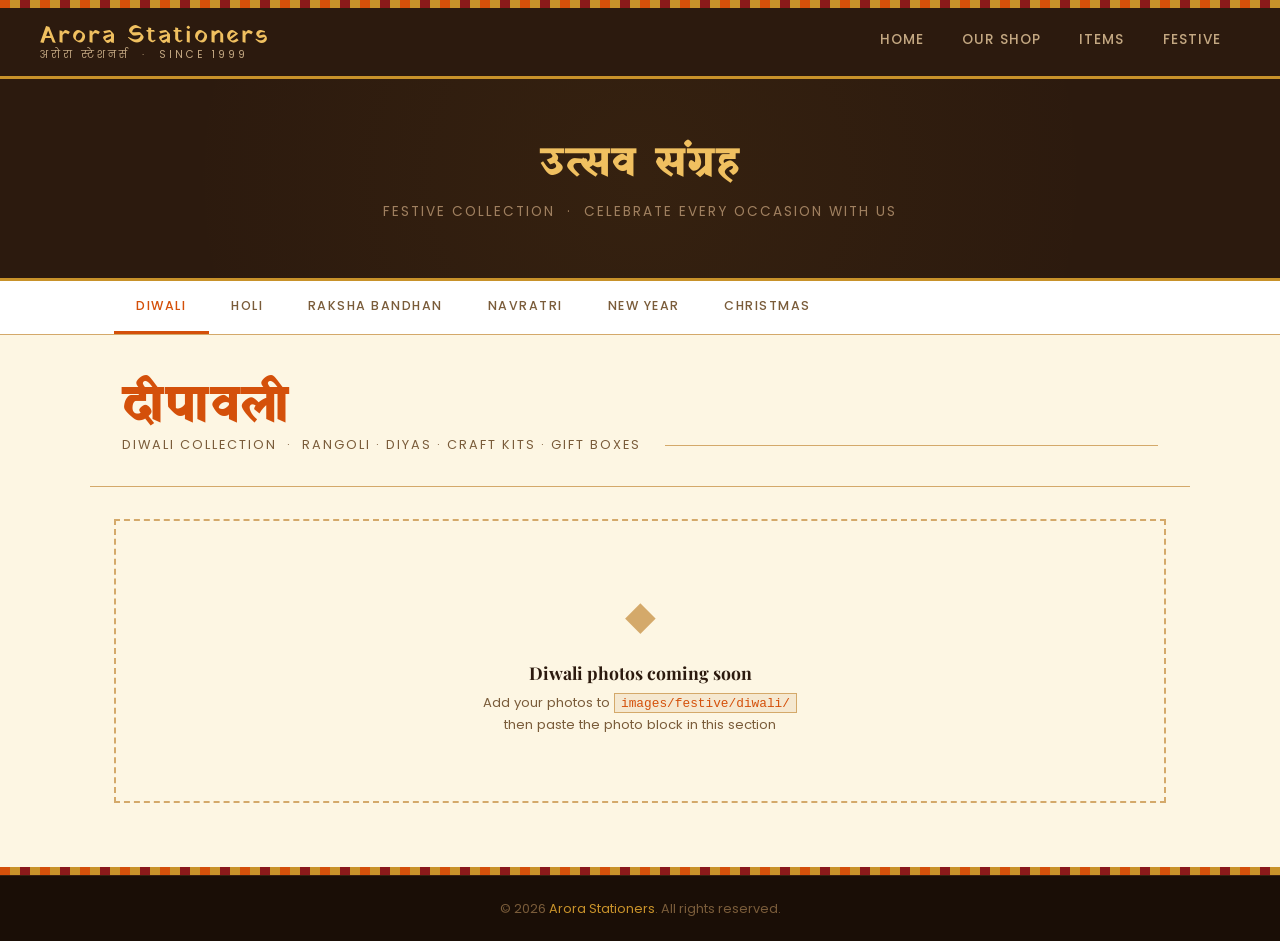
==== commit 5f6e72ad: "Initial commit" ====
--- a/festive.html
+++ b/festive.html
@@ -6,131 +6,174 @@
   <title>Festive Collection – Arora Stationers</title>
   <link rel="stylesheet" href="style.css" />
   <style>
-    /* ── FESTIVAL TABS ── */
-    .fest-tabs {
+
+    /* ── FESTIVAL NAV TABS ── */
+    .fest-nav {
+      background: white;
+      border-bottom: 1px solid var(--border);
+      position: sticky;
+      top: 56px;
+      z-index: 90;
+      overflow-x: auto;
+      scrollbar-width: none;
+    }
+    .fest-nav::-webkit-scrollbar { display: none; }
+    .fest-nav-inner {
       display: flex;
-      justify-content: center;
-      flex-wrap: wrap;
-      gap: 0.6rem;
-      padding: 2rem 1.5rem 0;
-      max-width: 900px;
+      max-width: 1100px;
       margin: 0 auto;
-    }
-    .fest-tab {
-      padding: 0.55rem 1.4rem;
-      border: 1px solid var(--border);
-      background: white;
+      padding: 0 1.5rem;
+    }
+    .fest-nav-btn {
+      flex-shrink: 0;
+      padding: 1rem 1.4rem;
+      border: none;
+      background: none;
       font-family: 'Poppins', sans-serif;
       font-size: 0.78rem;
+      font-weight: 500;
       letter-spacing: 1.5px;
       text-transform: uppercase;
       color: var(--muted);
       cursor: pointer;
+      border-bottom: 3px solid transparent;
       transition: all 0.2s;
-    }
-    .fest-tab.active, .fest-tab:hover {
-      background: var(--saffron);
-      border-color: var(--saffron);
-      color: white;
-    }
-
-    /* ── CATALOG PANEL ── */
-    .catalog-panel { display: none; }
-    .catalog-panel.active { display: block; }
-
-    /* ── CATALOG HERO BANNER ── */
-    .catalog-banner {
+      white-space: nowrap;
+    }
+    .fest-nav-btn:hover { color: var(--saffron); }
+    .fest-nav-btn.active {
+      color: var(--saffron);
+      border-bottom-color: var(--saffron);
+    }
+
+    /* ── FESTIVAL PANEL ── */
+    .fest-panel { display: none; }
+    .fest-panel.active { display: block; }
+
+    /* ── FESTIVAL BANNER ── */
+    .fest-banner {
+      padding: 3rem 2rem 2rem;
+      max-width: 1100px;
+      margin: 0 auto;
+      display: flex;
+      align-items: flex-end;
+      gap: 1.5rem;
+      border-bottom: 1px solid var(--border);
+    }
+    .fest-banner-text h2 {
+      font-family: 'Yatra One', cursive;
+      font-size: clamp(2rem, 5vw, 3rem);
+      letter-spacing: 3px;
+      line-height: 1;
+      margin-bottom: 0.3rem;
+    }
+    .fest-banner-text p {
+      font-size: 0.8rem;
+      letter-spacing: 2px;
+      text-transform: uppercase;
+      color: var(--muted);
+    }
+    .fest-banner-line {
+      flex: 1;
+      height: 1px;
+      background: var(--border);
+      margin-bottom: 0.5rem;
+    }
+    .fest-banner-count {
+      font-family: 'Playfair Display', serif;
+      font-size: 0.8rem;
+      color: var(--muted);
+      margin-bottom: 0.4rem;
+      white-space: nowrap;
+    }
+
+    /* ── PHOTO GRID ── */
+    .fest-grid-wrap {
+      max-width: 1100px;
+      margin: 0 auto;
+      padding: 2rem 1.5rem 4rem;
+    }
+
+    .fest-photo-grid {
+      display: grid;
+      grid-template-columns: repeat(4, 1fr);
+      gap: 1rem;
+    }
+
+    /* make every 5th item span 2 cols for visual rhythm */
+    .fest-photo-grid .photo-item:nth-child(5n+1) {
+      grid-column: span 2;
+    }
+
+    .photo-item {
       position: relative;
       overflow: hidden;
-      text-align: center;
-      padding: 3.5rem 2rem;
-      margin: 2rem auto 0;
-      max-width: 1100px;
-    }
-    .catalog-banner-bg {
-      position: absolute;
-      inset: 0;
-      background-size: cover;
-      background-position: center;
-      filter: brightness(0.35);
-    }
-    .catalog-banner-content {
-      position: relative;
-      z-index: 2;
-    }
-    .catalog-banner h2 {
-      font-family: 'Yatra One', cursive;
-      font-size: clamp(2rem, 5vw, 3.5rem);
-      color: var(--light-gold);
-      letter-spacing: 3px;
-      text-shadow: 0 2px 12px rgba(0,0,0,0.5);
-    }
-    .catalog-banner p {
-      color: #e8d0a0;
-      font-size: 0.85rem;
-      letter-spacing: 2px;
-      text-transform: uppercase;
-      margin-top: 0.5rem;
-    }
-    .catalog-banner-divider {
-      width: 80px;
-      height: 2px;
-      background: var(--gold);
-      margin: 1rem auto;
-    }
-
-    /* ── PHOTO GRID ── */
-    .catalog-grid-wrap {
-      max-width: 1100px;
-      margin: 0 auto;
-      padding: 2rem 1.5rem 3rem;
-    }
-    .catalog-grid {
-      display: grid;
-      grid-template-columns: repeat(auto-fill, minmax(220px, 1fr));
-      gap: 1.2rem;
-    }
-    .catalog-item {
-      position: relative;
-      overflow: hidden;
-      border: 1px solid var(--border);
-      background: white;
-      aspect-ratio: 3/4;
+      background: #f5e8d0;
       cursor: pointer;
-    }
-    .catalog-item img {
+      aspect-ratio: 1 / 1;
+    }
+
+    /* wide items keep 16:9 */
+    .photo-item:nth-child(5n+1) {
+      aspect-ratio: 16 / 9;
+    }
+
+    .photo-item img {
       width: 100%;
       height: 100%;
       object-fit: cover;
       display: block;
       transition: transform 0.4s ease;
     }
-    .catalog-item:hover img { transform: scale(1.06); }
-    .catalog-item-label {
+    .photo-item:hover img { transform: scale(1.07); }
+
+    .photo-item-label {
       position: absolute;
       bottom: 0; left: 0; right: 0;
-      background: linear-gradient(to top, rgba(44,26,14,0.85), transparent);
+      padding: 1.2rem 0.8rem 0.6rem;
+      background: linear-gradient(to top, rgba(44,26,14,0.8) 0%, transparent 100%);
       color: var(--light-gold);
       font-family: 'Playfair Display', serif;
-      font-size: 0.9rem;
-      padding: 1.5rem 0.8rem 0.7rem;
+      font-size: 0.85rem;
       text-align: center;
-    }
-
-    /* empty state */
-    .catalog-empty {
+      opacity: 0;
+      transform: translateY(6px);
+      transition: opacity 0.3s, transform 0.3s;
+    }
+    .photo-item:hover .photo-item-label {
+      opacity: 1;
+      transform: translateY(0);
+    }
+
+    /* ── EMPTY STATE ── */
+    .fest-empty {
+      grid-column: 1 / -1;
       text-align: center;
-      padding: 3rem;
+      padding: 4rem 2rem;
+      border: 2px dashed var(--border);
       color: var(--muted);
-      font-size: 0.9rem;
-      border: 2px dashed var(--border);
-      grid-column: 1 / -1;
-    }
-    .catalog-empty span {
-      display: block;
-      font-size: 2rem;
+    }
+    .fest-empty .fest-empty-icon {
+      font-size: 2.5rem;
+      color: var(--border);
+      margin-bottom: 1rem;
+    }
+    .fest-empty h3 {
+      font-family: 'Playfair Display', serif;
+      font-size: 1.1rem;
+      color: var(--dark-brown);
       margin-bottom: 0.5rem;
-      opacity: 0.4;
+    }
+    .fest-empty p {
+      font-size: 0.82rem;
+      line-height: 1.7;
+    }
+    .fest-empty code {
+      background: #f5e8d0;
+      padding: 0.1rem 0.4rem;
+      font-size: 0.8rem;
+      color: var(--saffron);
+      border: 1px solid var(--border);
     }
 
     /* ── LIGHTBOX ── */
@@ -138,41 +181,57 @@
       display: none;
       position: fixed;
       inset: 0;
-      background: rgba(0,0,0,0.92);
+      background: rgba(0,0,0,0.93);
       z-index: 999;
       align-items: center;
       justify-content: center;
       padding: 1rem;
     }
     .lightbox.open { display: flex; }
+    .lightbox-img-wrap {
+      position: relative;
+      max-width: 90vw;
+      max-height: 88vh;
+    }
     .lightbox img {
       max-width: 90vw;
       max-height: 85vh;
       object-fit: contain;
-      border: 2px solid var(--gold);
+      display: block;
+      border: 1px solid rgba(200,146,42,0.3);
     }
     .lightbox-close {
-      position: absolute;
+      position: fixed;
       top: 1rem; right: 1.5rem;
       color: var(--light-gold);
-      font-size: 2rem;
+      font-size: 2.2rem;
       cursor: pointer;
       background: none;
       border: none;
       line-height: 1;
+      z-index: 1000;
     }
     .lightbox-caption {
       position: absolute;
-      bottom: 1.5rem;
-      color: #c4a882;
+      bottom: -2rem;
+      left: 0; right: 0;
+      text-align: center;
+      color: #a08060;
       font-family: 'Playfair Display', serif;
-      font-size: 1rem;
-      letter-spacing: 1px;
-    }
-
+      font-size: 0.9rem;
+    }
+
+    /* ── RESPONSIVE ── */
+    @media (max-width: 900px) {
+      .fest-photo-grid { grid-template-columns: repeat(3, 1fr); }
+    }
     @media (max-width: 640px) {
-      .catalog-grid { grid-template-columns: repeat(2, 1fr); gap: 0.8rem; }
-      .catalog-banner { padding: 2.5rem 1rem; }
+      .fest-photo-grid { grid-template-columns: repeat(2, 1fr); gap: 0.6rem; }
+      .fest-photo-grid .photo-item:nth-child(5n+1) { grid-column: span 2; }
+      .fest-banner { padding: 2rem 1.2rem 1.5rem; flex-wrap: wrap; }
+      .fest-banner-line { display: none; }
+      .fest-grid-wrap { padding: 1.5rem 1rem 3rem; }
+      .photo-item-label { opacity: 1; transform: none; }
     }
   </style>
 </head>
@@ -198,127 +257,235 @@
 
   <div class="page-hero">
     <h1>उत्सव संग्रह</h1>
-    <p>Festive Catalogue &nbsp;·&nbsp; Celebrate every occasion with us</p>
+    <p>Festive Collection &nbsp;·&nbsp; Celebrate every occasion with us</p>
   </div>
 
   <!-- FESTIVAL TABS -->
-  <div class="fest-tabs">
-    <button class="fest-tab active" onclick="showFest('diwali', this)">Diwali</button>
-    <button class="fest-tab" onclick="showFest('holi', this)">Holi</button>
-    <button class="fest-tab" onclick="showFest('rakhi', this)">Raksha Bandhan</button>
-    <button class="fest-tab" onclick="showFest('navratri', this)">Navratri</button>
-    <button class="fest-tab" onclick="showFest('newyear', this)">New Year</button>
-    <button class="fest-tab" onclick="showFest('christmas', this)">Christmas</button>
-  </div>
-
-  <!-- ══ DIWALI ══ -->
-  <div class="catalog-panel active" id="panel-diwali">
-    <div class="catalog-banner">
-      <div class="catalog-banner-bg" style="background: linear-gradient(135deg,#8b1a1a,#c8922a);"></div>
-      <div class="catalog-banner-content">
-        <h2>दीपावली</h2>
-        <div class="catalog-banner-divider"></div>
-        <p>Rangoli · Diyas · Craft Kits · Festive Packaging</p>
-      </div>
-    </div>
-    <div class="catalog-grid-wrap">
-      <div class="catalog-grid" id="grid-diwali">
-        <div class="catalog-empty"><span>&#9670;</span>Photos coming soon. Visit the shop to explore our Diwali collection.</div>
-      </div>
-    </div>
-  </div>
-
-  <!-- ══ HOLI ══ -->
-  <div class="catalog-panel" id="panel-holi">
-    <div class="catalog-banner">
-      <div class="catalog-banner-bg" style="background: linear-gradient(135deg,#c0392b,#8e44ad);"></div>
-      <div class="catalog-banner-content">
-        <h2>होली</h2>
-        <div class="catalog-banner-divider"></div>
-        <p>Herbal Colours · Pichkaris · Craft Activity Kits</p>
-      </div>
-    </div>
-    <div class="catalog-grid-wrap">
-      <div class="catalog-grid" id="grid-holi">
-        <div class="catalog-empty"><span>&#9670;</span>Photos coming soon. Visit the shop to explore our Holi collection.</div>
-      </div>
-    </div>
-  </div>
-
-  <!-- ══ RAKHI ══ -->
-  <div class="catalog-panel" id="panel-rakhi">
-    <div class="catalog-banner">
-      <div class="catalog-banner-bg" style="background: linear-gradient(135deg,#8b1a1a,#d4500a);"></div>
-      <div class="catalog-banner-content">
-        <h2>रक्षाबंधन</h2>
-        <div class="catalog-banner-divider"></div>
-        <p>DIY Rakhi Kits · Decorative Threads · Gift Boxes</p>
-      </div>
-    </div>
-    <div class="catalog-grid-wrap">
-      <div class="catalog-grid" id="grid-rakhi">
-        <div class="catalog-empty"><span>&#9670;</span>Photos coming soon. Visit the shop to explore our Raksha Bandhan collection.</div>
-      </div>
-    </div>
-  </div>
-
-  <!-- ══ NAVRATRI ══ -->
-  <div class="catalog-panel" id="panel-navratri">
-    <div class="catalog-banner">
-      <div class="catalog-banner-bg" style="background: linear-gradient(135deg,#c0392b,#e67e22);"></div>
-      <div class="catalog-banner-content">
-        <h2>नवरात्रि</h2>
-        <div class="catalog-banner-divider"></div>
-        <p>Dandiya · Decorations · Craft Kits · Festive Colours</p>
-      </div>
-    </div>
-    <div class="catalog-grid-wrap">
-      <div class="catalog-grid" id="grid-navratri">
-        <div class="catalog-empty"><span>&#9670;</span>Photos coming soon. Visit the shop to explore our Navratri collection.</div>
-      </div>
-    </div>
-  </div>
-
-  <!-- ══ NEW YEAR ══ -->
-  <div class="catalog-panel" id="panel-newyear">
-    <div class="catalog-banner">
-      <div class="catalog-banner-bg" style="background: linear-gradient(135deg,#2c1a0e,#5c3317);"></div>
-      <div class="catalog-banner-content">
-        <h2>नव वर्ष</h2>
-        <div class="catalog-banner-divider"></div>
-        <p>Diaries · Planners · Party Supplies · Gift Wraps</p>
-      </div>
-    </div>
-    <div class="catalog-grid-wrap">
-      <div class="catalog-grid" id="grid-newyear">
-        <div class="catalog-empty"><span>&#9670;</span>Photos coming soon. Visit the shop to explore our New Year collection.</div>
-      </div>
-    </div>
-  </div>
-
-  <!-- ══ CHRISTMAS ══ -->
-  <div class="catalog-panel" id="panel-christmas">
-    <div class="catalog-banner">
-      <div class="catalog-banner-bg" style="background: linear-gradient(135deg,#1a5c2a,#8b1a1a);"></div>
-      <div class="catalog-banner-content">
-        <h2>Christmas</h2>
-        <div class="catalog-banner-divider"></div>
-        <p>Craft Kits · Greeting Cards · Gift Wrapping · Decorations</p>
-      </div>
-    </div>
-    <div class="catalog-grid-wrap">
-      <div class="catalog-grid" id="grid-christmas">
-        <div class="catalog-empty"><span>&#9670;</span>Photos coming soon. Visit the shop to explore our Christmas collection.</div>
-      </div>
-    </div>
-  </div>
+  <div class="fest-nav">
+    <div class="fest-nav-inner">
+      <button class="fest-nav-btn active" onclick="showFest('diwali',this)">Diwali</button>
+      <button class="fest-nav-btn" onclick="showFest('holi',this)">Holi</button>
+      <button class="fest-nav-btn" onclick="showFest('rakhi',this)">Raksha Bandhan</button>
+      <button class="fest-nav-btn" onclick="showFest('navratri',this)">Navratri</button>
+      <button class="fest-nav-btn" onclick="showFest('newyear',this)">New Year</button>
+      <button class="fest-nav-btn" onclick="showFest('christmas',this)">Christmas</button>
+    </div>
+  </div>
+
+
+  <!-- ════════════════════════════════════
+       DIWALI
+       HOW TO ADD PHOTOS:
+       1. Put your photos in: images/festive/diwali/
+       2. Copy the photo-item block below and paste inside the fest-photo-grid div
+       3. Change the src and alt/label text
+  ════════════════════════════════════ -->
+  <div class="fest-panel active" id="panel-diwali">
+    <div class="fest-banner">
+      <div class="fest-banner-text">
+        <h2 style="color: var(--saffron);">दीपावली</h2>
+        <p>Diwali Collection &nbsp;·&nbsp; Rangoli · Diyas · Craft Kits · Gift Boxes</p>
+      </div>
+      <div class="fest-banner-line"></div>
+    </div>
+    <div class="fest-grid-wrap">
+      <div class="fest-photo-grid" id="grid-diwali">
+
+        <!-- ↓↓ ADD DIWALI PHOTOS HERE ↓↓
+        <div class="photo-item" onclick="openLightbox('images/festive/diwali/YOUR-PHOTO.jpg','Item Name')">
+          <img src="images/festive/diwali/YOUR-PHOTO.jpg" alt="Item Name" loading="lazy"/>
+          <div class="photo-item-label">Item Name</div>
+        </div>
+        ↑↑ COPY THE BLOCK ABOVE FOR EACH PHOTO ↑↑ -->
+
+        <div class="fest-empty">
+          <div class="fest-empty-icon">&#9670;</div>
+          <h3>Diwali photos coming soon</h3>
+          <p>Add your photos to <code>images/festive/diwali/</code><br/>then paste the photo block in this section</p>
+        </div>
+
+      </div>
+    </div>
+  </div>
+
+
+  <!-- ════════════════════════════════════
+       HOLI
+       Put photos in: images/festive/holi/
+  ════════════════════════════════════ -->
+  <div class="fest-panel" id="panel-holi">
+    <div class="fest-banner">
+      <div class="fest-banner-text">
+        <h2 style="color: #8e44ad;">होली</h2>
+        <p>Holi Collection &nbsp;·&nbsp; Herbal Colours · Pichkaris · Activity Kits</p>
+      </div>
+      <div class="fest-banner-line"></div>
+    </div>
+    <div class="fest-grid-wrap">
+      <div class="fest-photo-grid" id="grid-holi">
+
+        <!-- ↓↓ ADD HOLI PHOTOS HERE ↓↓
+        <div class="photo-item" onclick="openLightbox('images/festive/holi/YOUR-PHOTO.jpg','Item Name')">
+          <img src="images/festive/holi/YOUR-PHOTO.jpg" alt="Item Name" loading="lazy"/>
+          <div class="photo-item-label">Item Name</div>
+        </div>
+        -->
+
+        <div class="fest-empty">
+          <div class="fest-empty-icon">&#9670;</div>
+          <h3>Holi photos coming soon</h3>
+          <p>Add your photos to <code>images/festive/holi/</code></p>
+        </div>
+
+      </div>
+    </div>
+  </div>
+
+
+  <!-- ════════════════════════════════════
+       RAKSHA BANDHAN
+       Put photos in: images/festive/rakhi/
+  ════════════════════════════════════ -->
+  <div class="fest-panel" id="panel-rakhi">
+    <div class="fest-banner">
+      <div class="fest-banner-text">
+        <h2 style="color: var(--deep-red);">रक्षाबंधन</h2>
+        <p>Raksha Bandhan &nbsp;·&nbsp; DIY Rakhi Kits · Threads · Gift Boxes</p>
+      </div>
+      <div class="fest-banner-line"></div>
+    </div>
+    <div class="fest-grid-wrap">
+      <div class="fest-photo-grid" id="grid-rakhi">
+
+        <!-- ↓↓ ADD RAKHI PHOTOS HERE ↓↓
+        <div class="photo-item" onclick="openLightbox('images/festive/rakhi/YOUR-PHOTO.jpg','Item Name')">
+          <img src="images/festive/rakhi/YOUR-PHOTO.jpg" alt="Item Name" loading="lazy"/>
+          <div class="photo-item-label">Item Name</div>
+        </div>
+        -->
+
+        <div class="fest-empty">
+          <div class="fest-empty-icon">&#9670;</div>
+          <h3>Raksha Bandhan photos coming soon</h3>
+          <p>Add your photos to <code>images/festive/rakhi/</code></p>
+        </div>
+
+      </div>
+    </div>
+  </div>
+
+
+  <!-- ════════════════════════════════════
+       NAVRATRI
+       Put photos in: images/festive/navratri/
+  ════════════════════════════════════ -->
+  <div class="fest-panel" id="panel-navratri">
+    <div class="fest-banner">
+      <div class="fest-banner-text">
+        <h2 style="color: #c0392b;">नवरात्रि</h2>
+        <p>Navratri Collection &nbsp;·&nbsp; Dandiya · Decorations · Festive Colours</p>
+      </div>
+      <div class="fest-banner-line"></div>
+    </div>
+    <div class="fest-grid-wrap">
+      <div class="fest-photo-grid" id="grid-navratri">
+
+        <!-- ↓↓ ADD NAVRATRI PHOTOS HERE ↓↓
+        <div class="photo-item" onclick="openLightbox('images/festive/navratri/YOUR-PHOTO.jpg','Item Name')">
+          <img src="images/festive/navratri/YOUR-PHOTO.jpg" alt="Item Name" loading="lazy"/>
+          <div class="photo-item-label">Item Name</div>
+        </div>
+        -->
+
+        <div class="fest-empty">
+          <div class="fest-empty-icon">&#9670;</div>
+          <h3>Navratri photos coming soon</h3>
+          <p>Add your photos to <code>images/festive/navratri/</code></p>
+        </div>
+
+      </div>
+    </div>
+  </div>
+
+
+  <!-- ════════════════════════════════════
+       NEW YEAR
+       Put photos in: images/festive/newyear/
+  ════════════════════════════════════ -->
+  <div class="fest-panel" id="panel-newyear">
+    <div class="fest-banner">
+      <div class="fest-banner-text">
+        <h2 style="color: var(--dark-brown);">नव वर्ष</h2>
+        <p>New Year Collection &nbsp;·&nbsp; Diaries · Planners · Party Supplies</p>
+      </div>
+      <div class="fest-banner-line"></div>
+    </div>
+    <div class="fest-grid-wrap">
+      <div class="fest-photo-grid" id="grid-newyear">
+
+        <!-- ↓↓ ADD NEW YEAR PHOTOS HERE ↓↓
+        <div class="photo-item" onclick="openLightbox('images/festive/newyear/YOUR-PHOTO.jpg','Item Name')">
+          <img src="images/festive/newyear/YOUR-PHOTO.jpg" alt="Item Name" loading="lazy"/>
+          <div class="photo-item-label">Item Name</div>
+        </div>
+        -->
+
+        <div class="fest-empty">
+          <div class="fest-empty-icon">&#9670;</div>
+          <h3>New Year photos coming soon</h3>
+          <p>Add your photos to <code>images/festive/newyear/</code></p>
+        </div>
+
+      </div>
+    </div>
+  </div>
+
+
+  <!-- ════════════════════════════════════
+       CHRISTMAS
+       Put photos in: images/festive/christmas/
+  ════════════════════════════════════ -->
+  <div class="fest-panel" id="panel-christmas">
+    <div class="fest-banner">
+      <div class="fest-banner-text">
+        <h2 style="color: #1a5c2a;">Christmas</h2>
+        <p>Christmas Collection &nbsp;·&nbsp; Craft Kits · Cards · Gift Wrapping</p>
+      </div>
+      <div class="fest-banner-line"></div>
+    </div>
+    <div class="fest-grid-wrap">
+      <div class="fest-photo-grid" id="grid-christmas">
+
+        <!-- ↓↓ ADD CHRISTMAS PHOTOS HERE ↓↓
+        <div class="photo-item" onclick="openLightbox('images/festive/christmas/YOUR-PHOTO.jpg','Item Name')">
+          <img src="images/festive/christmas/YOUR-PHOTO.jpg" alt="Item Name" loading="lazy"/>
+          <div class="photo-item-label">Item Name</div>
+        </div>
+        -->
+
+        <div class="fest-empty">
+          <div class="fest-empty-icon">&#9670;</div>
+          <h3>Christmas photos coming soon</h3>
+          <p>Add your photos to <code>images/festive/christmas/</code></p>
+        </div>
+
+      </div>
+    </div>
+  </div>
+
 
   <!-- LIGHTBOX -->
   <div class="lightbox" id="lightbox">
     <button class="lightbox-close" onclick="closeLightbox()">&times;</button>
-    <img id="lightbox-img" src="" alt=""/>
-    <div class="lightbox-caption" id="lightbox-caption"></div>
-  </div>
+    <div class="lightbox-img-wrap">
+      <img id="lightbox-img" src="" alt=""/>
+      <div class="lightbox-caption" id="lightbox-caption"></div>
+    </div>
+  </div>
+
+  <a href="index.html" class="back-home-btn">
+    <span class="back-arrow">&#8592;</span> Home
+  </a>
 
   <div class="pattern-border"></div>
   <footer>
@@ -326,7 +493,7 @@
   </footer>
 
   <script>
-    // ── NAV ──
+    // NAV
     const hamburger = document.getElementById('hamburger');
     const navUl = document.querySelector('nav ul');
     hamburger.addEventListener('click', () => {
@@ -338,50 +505,32 @@
       navUl.classList.remove('open');
     }));
 
-    // ── TABS ──
+    // FESTIVAL TABS
     function showFest(id, btn) {
-      document.querySelectorAll('.catalog-panel').forEach(p => p.classList.remove('active'));
-      document.querySelectorAll('.fest-tab').forEach(t => t.classList.remove('active'));
+      document.querySelectorAll('.fest-panel').forEach(p => p.classList.remove('active'));
+      document.querySelectorAll('.fest-nav-btn').forEach(b => b.classList.remove('active'));
       document.getElementById('panel-' + id).classList.add('active');
       btn.classList.add('active');
-    }
-
-    // ── LOAD CATALOG DATA from localStorage (set by admin panel) ──
-    function loadCatalog() {
-      const festivals = ['diwali','holi','rakhi','navratri','newyear','christmas'];
-      festivals.forEach(fest => {
-        const grid = document.getElementById('grid-' + fest);
-        const items = JSON.parse(localStorage.getItem('festive_' + fest) || '[]');
-        if (items.length === 0) return; // keep empty state
-        grid.innerHTML = '';
-        items.forEach((item, idx) => {
-          const div = document.createElement('div');
-          div.className = 'catalog-item';
-          div.innerHTML = `
-            <img src="${item.src}" alt="${item.name}" loading="lazy"/>
-            <div class="catalog-item-label">${item.name}</div>
-          `;
-          div.addEventListener('click', () => openLightbox(item.src, item.name));
-          grid.appendChild(div);
-        });
-      });
-    }
-
-    // ── LIGHTBOX ──
+      window.scrollTo({ top: 0, behavior: 'smooth' });
+    }
+
+    // LIGHTBOX
     function openLightbox(src, caption) {
       document.getElementById('lightbox-img').src = src;
       document.getElementById('lightbox-caption').textContent = caption;
       document.getElementById('lightbox').classList.add('open');
+      document.body.style.overflow = 'hidden';
     }
     function closeLightbox() {
       document.getElementById('lightbox').classList.remove('open');
+      document.body.style.overflow = '';
     }
     document.getElementById('lightbox').addEventListener('click', function(e) {
       if (e.target === this) closeLightbox();
     });
-    document.addEventListener('keydown', e => { if (e.key === 'Escape') closeLightbox(); });
-
-    loadCatalog();
+    document.addEventListener('keydown', e => {
+      if (e.key === 'Escape') closeLightbox();
+    });
   </script>
 
 </body>
--- a/style.css
+++ b/style.css
@@ -1230,3 +1230,248 @@
   transform: translateY(-2px);
   box-shadow: 0 6px 20px rgba(0,0,0,0.3);
 }
+
+/* ══════════════════════════════════════
+   MOBILE BACK BUTTON
+══════════════════════════════════════ */
+.back-home-btn {
+  display: none;
+}
+
+@media (max-width: 640px) {
+  .back-home-btn {
+    display: flex;
+    align-items: center;
+    gap: 0.5rem;
+    position: fixed;
+    bottom: 1.5rem;
+    left: 1.2rem;
+    z-index: 200;
+    background: var(--dark-brown);
+    color: var(--light-gold);
+    border: 1px solid var(--gold);
+    padding: 0.6rem 1.1rem;
+    font-family: 'Poppins', sans-serif;
+    font-size: 0.75rem;
+    font-weight: 600;
+    letter-spacing: 1.5px;
+    text-transform: uppercase;
+    text-decoration: none;
+    box-shadow: 0 4px 16px rgba(0,0,0,0.35);
+    transition: background 0.2s, color 0.2s;
+  }
+
+  .back-home-btn:hover,
+  .back-home-btn:active {
+    background: var(--saffron);
+    border-color: var(--saffron);
+    color: white;
+  }
+
+  .back-home-btn .back-arrow {
+    font-size: 1rem;
+    line-height: 1;
+  }
+}
+
+/* ══════════════════════════════════════
+   SHOP INFO CARDS (shop.html)
+══════════════════════════════════════ */
+.shopinfo-grid {
+  display: grid;
+  grid-template-columns: repeat(3, 1fr);
+  gap: 1.2rem;
+}
+
+.shopinfo-card--wide {
+  grid-column: span 1;
+}
+
+.shopinfo-card {
+  background: white;
+  border: 1px solid var(--border);
+  border-radius: 2px;
+  padding: 1.6rem 1.4rem;
+  display: flex;
+  gap: 1.1rem;
+  align-items: flex-start;
+  transition: transform 0.25s, box-shadow 0.25s;
+  position: relative;
+  overflow: hidden;
+}
+
+.shopinfo-card::after {
+  content: '';
+  position: absolute;
+  bottom: 0; left: 0; right: 0;
+  height: 3px;
+  background: linear-gradient(to right, var(--saffron), var(--gold));
+  transform: scaleX(0);
+  transform-origin: left;
+  transition: transform 0.3s ease;
+}
+
+.shopinfo-card:hover {
+  transform: translateY(-4px);
+  box-shadow: 0 8px 24px rgba(44,26,14,0.1);
+}
+
+.shopinfo-card:hover::after {
+  transform: scaleX(1);
+}
+
+.shopinfo-icon-wrap {
+  width: 42px;
+  height: 42px;
+  flex-shrink: 0;
+  background: linear-gradient(135deg, #fdf0d8, #f5d9a0);
+  border: 1px solid var(--border);
+  border-radius: 50%;
+  display: flex;
+  align-items: center;
+  justify-content: center;
+  color: var(--saffron);
+}
+
+.shopinfo-icon-wrap svg {
+  width: 18px;
+  height: 18px;
+}
+
+.shopinfo-content h4 {
+  font-size: 0.68rem;
+  text-transform: uppercase;
+  letter-spacing: 2px;
+  color: var(--muted);
+  margin-bottom: 0.5rem;
+}
+
+.shopinfo-content p {
+  font-family: 'Playfair Display', serif;
+  font-size: 0.92rem;
+  color: var(--dark-brown);
+  line-height: 1.7;
+}
+
+.shopinfo-link {
+  display: inline-block;
+  margin-top: 0.6rem;
+  font-size: 0.75rem;
+  letter-spacing: 1px;
+  text-transform: uppercase;
+  color: var(--saffron);
+  text-decoration: none;
+  border-bottom: 1px solid rgba(212,80,10,0.3);
+  transition: color 0.2s, border-color 0.2s;
+}
+.shopinfo-link:hover {
+  color: var(--deep-red);
+  border-bottom-color: var(--deep-red);
+}
+
+.shopinfo-phone {
+  display: block;
+  font-family: 'Courier New', monospace;
+  font-size: 1rem;
+  color: var(--dark-brown);
+  text-decoration: none;
+  font-weight: 600;
+  letter-spacing: 1px;
+  margin-bottom: 0.3rem;
+  transition: color 0.2s;
+}
+.shopinfo-phone:hover { color: var(--saffron); }
+
+.shopinfo-closed {
+  display: inline-block;
+  margin-top: 0.5rem;
+  font-size: 0.72rem;
+  letter-spacing: 1px;
+  text-transform: uppercase;
+  color: var(--deep-red);
+  background: rgba(139,26,26,0.07);
+  padding: 0.2rem 0.6rem;
+  border: 1px solid rgba(139,26,26,0.2);
+}
+
+.shopinfo-year {
+  font-family: 'Yatra One', cursive !important;
+  font-size: 2rem !important;
+  color: var(--saffron) !important;
+  line-height: 1.1;
+  margin-bottom: 0.2rem;
+}
+
+.shopinfo-sub {
+  font-size: 0.75rem;
+  color: var(--muted);
+  letter-spacing: 0.5px;
+}
+
+/* payment tags */
+.payment-tags {
+  display: flex;
+  flex-wrap: wrap;
+  gap: 0.5rem;
+  margin-top: 0.3rem;
+}
+.payment-tags span {
+  padding: 0.25rem 0.8rem;
+  background: #fdf0d8;
+  border: 1px solid var(--border);
+  font-size: 0.72rem;
+  letter-spacing: 1px;
+  text-transform: uppercase;
+  color: var(--saffron);
+}
+
+/* social */
+.shopinfo-card--social { align-items: center; }
+
+.social-handles {
+  display: flex;
+  flex-direction: column;
+  gap: 0.6rem;
+  margin-top: 0.3rem;
+}
+
+.social-btn {
+  display: inline-flex;
+  align-items: center;
+  gap: 0.5rem;
+  padding: 0.45rem 1rem;
+  font-size: 0.78rem;
+  font-weight: 600;
+  letter-spacing: 1px;
+  text-decoration: none;
+  border-radius: 2px;
+  transition: transform 0.2s, opacity 0.2s;
+  font-family: 'Poppins', sans-serif;
+}
+.social-btn:hover { transform: translateX(3px); opacity: 0.88; }
+.social-btn svg { width: 16px; height: 16px; flex-shrink: 0; }
+
+.social-btn--insta {
+  background: linear-gradient(135deg, #f09433, #e6683c, #dc2743, #cc2366, #bc1888);
+  color: white;
+}
+.social-btn--fb {
+  background: #1877f2;
+  color: white;
+}
+
+/* responsive */
+@media (max-width: 900px) {
+  .shopinfo-grid {
+    grid-template-columns: repeat(2, 1fr);
+  }
+}
+
+@media (max-width: 640px) {
+  .shopinfo-grid {
+    grid-template-columns: 1fr;
+  }
+  .shopinfo-card--wide { grid-column: span 1; }
+  .shopinfo-card { padding: 1.2rem 1rem; }
+  .social-handles { flex-direction: row; flex-wrap: wrap; }
+}
